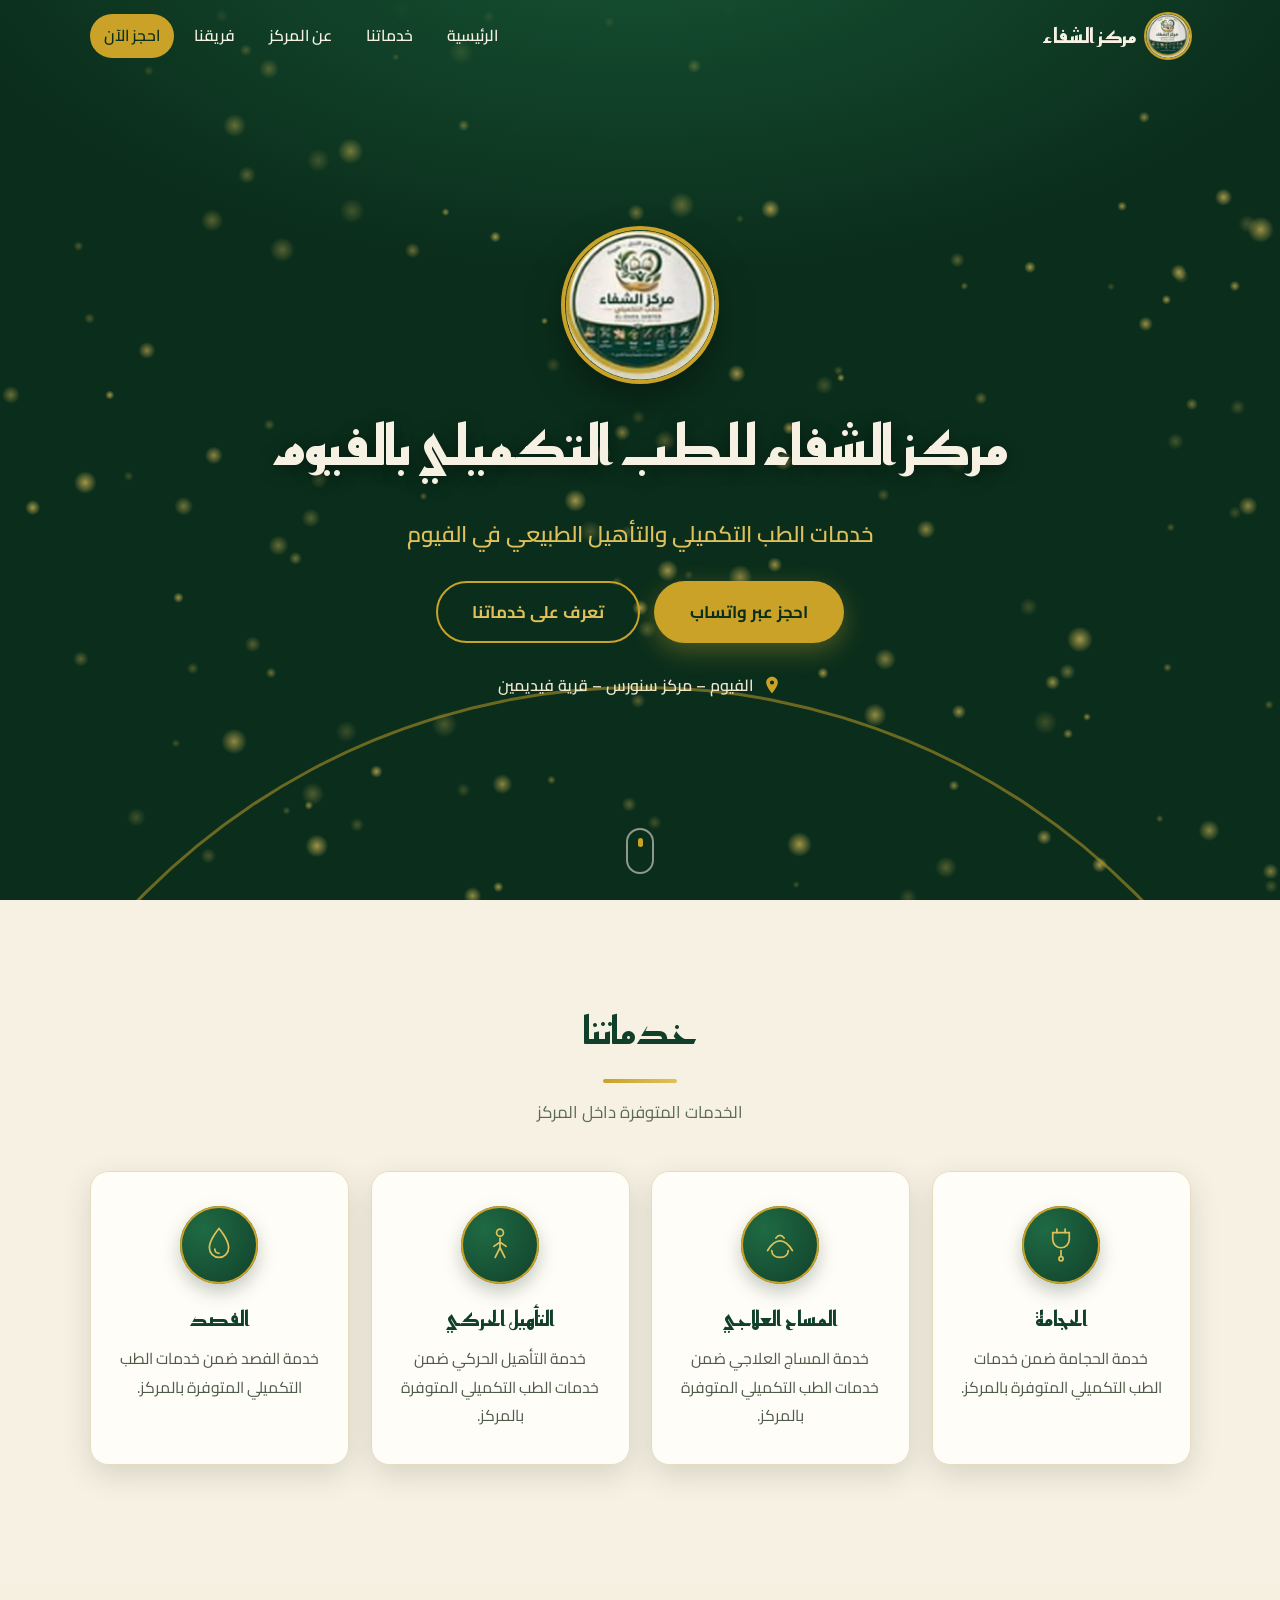
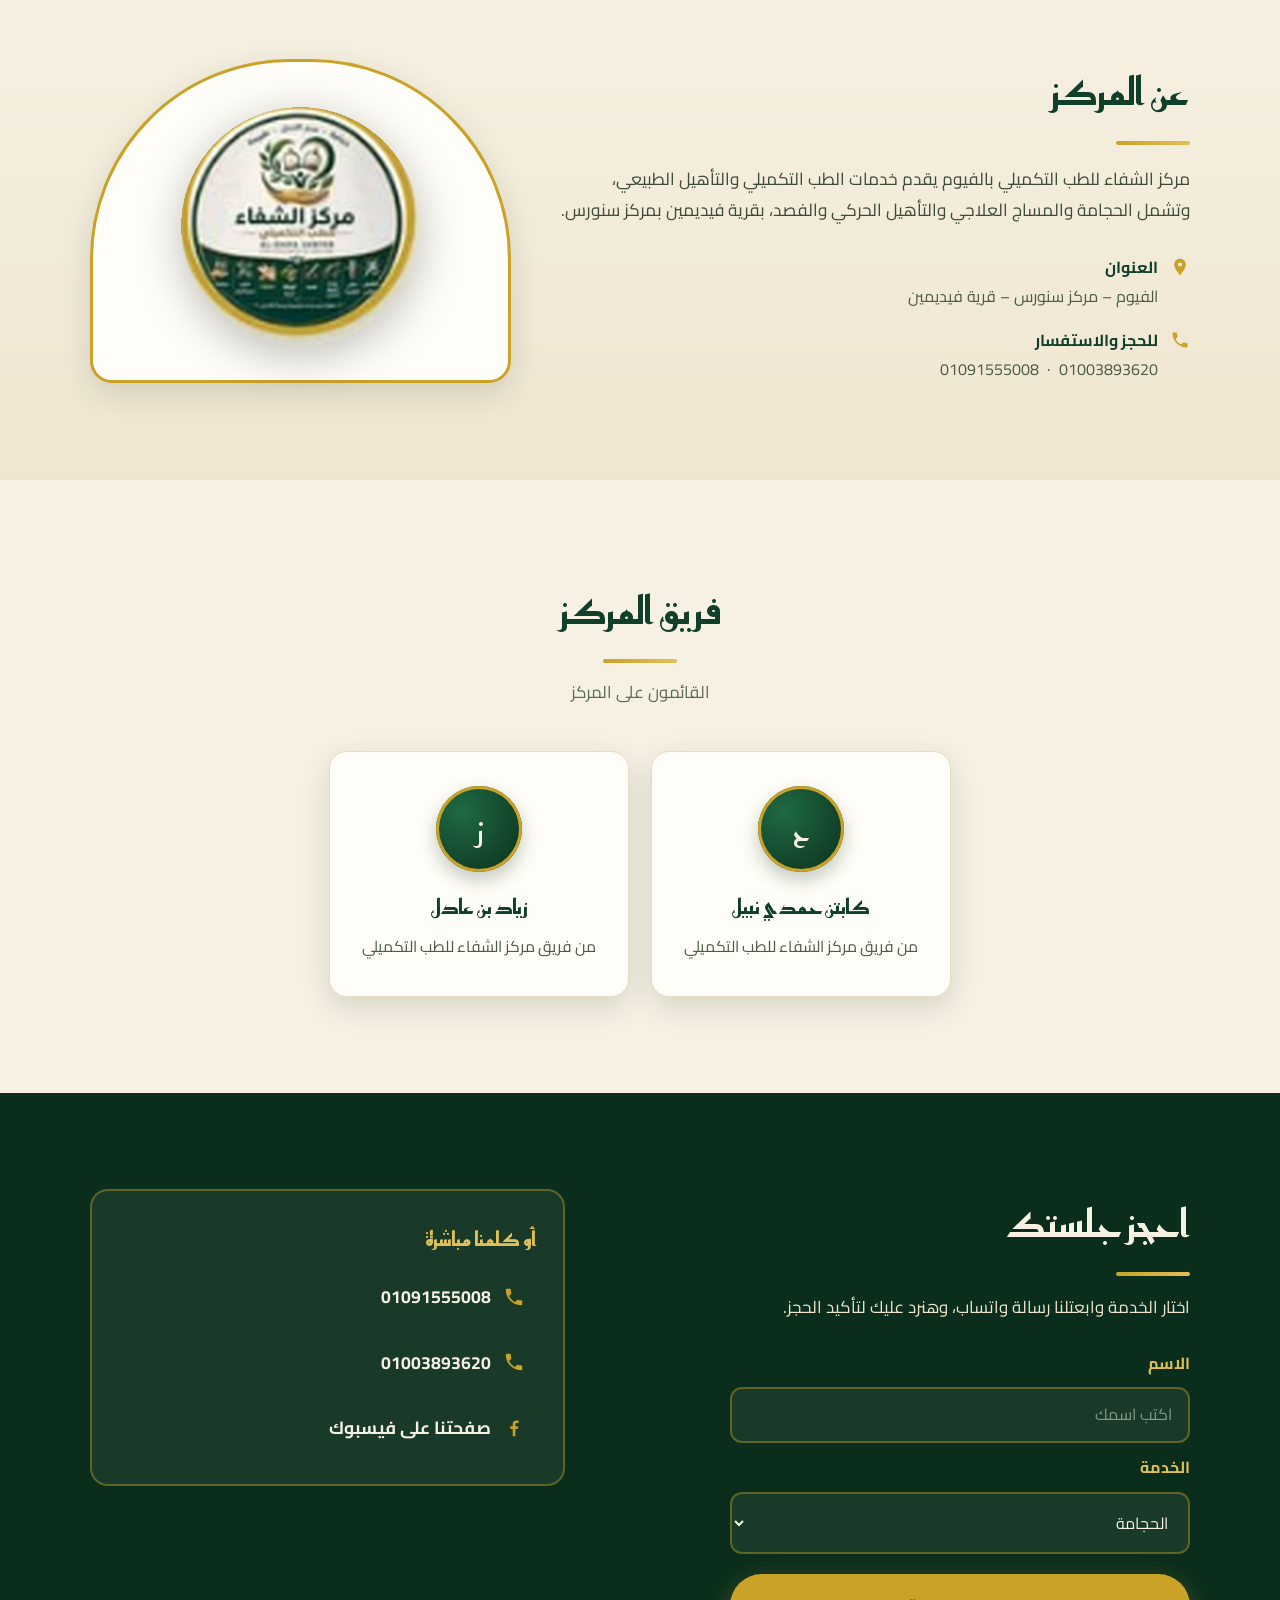
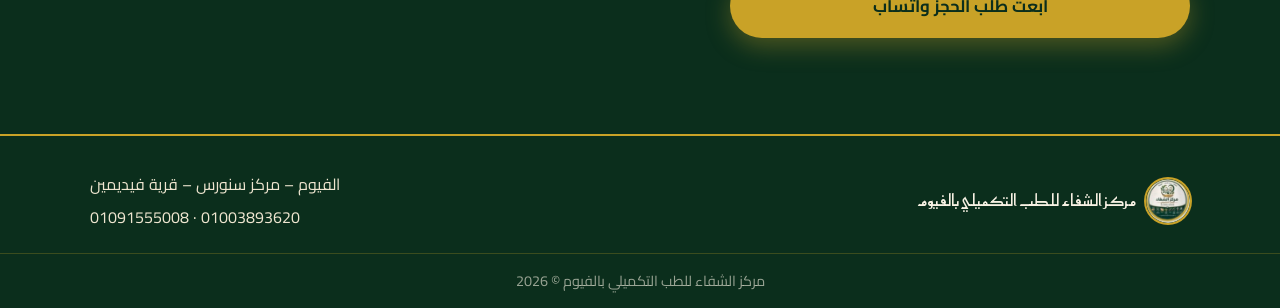
==== index.html @ 1ed09f0c "Al-Shifa Center website: HTML/CSS/JS with C++ WebAssembly hero animation" ====
<!DOCTYPE html>
<html lang="ar" dir="rtl">
<head>
<meta charset="UTF-8">
<meta name="viewport" content="width=device-width, initial-scale=1.0">
<title>مركز الشفاء للطب التكميلي بالفيوم</title>
<meta name="description" content="مركز الشفاء للطب التكميلي بالفيوم - حجامة، مساج علاجي، تأهيل حركي وفصد. قرية فيديمين، مركز سنورس، الفيوم.">
<link rel="icon" type="image/png" href="logo.png">
<link rel="preconnect" href="https://fonts.googleapis.com">
<link rel="preconnect" href="https://fonts.gstatic.com" crossorigin>
<link href="https://fonts.googleapis.com/css2?family=Cairo:wght@300;400;600;700;800&family=Reem+Kufi:wght@400;500;600;700&display=swap" rel="stylesheet">
<link rel="stylesheet" href="styles.css">
</head>
<body>

<header class="site-header" id="siteHeader">
  <div class="container nav-wrap">
    <a class="brand" href="#top">
      <img src="logo.png" alt="شعار مركز الشفاء" class="brand-logo">
      <span class="brand-name">مركز الشفاء</span>
    </a>
    <nav class="main-nav" id="mainNav">
      <a href="#top" class="nav-link">الرئيسية</a>
      <a href="#services" class="nav-link">خدماتنا</a>
      <a href="#about" class="nav-link">عن المركز</a>
      <a href="#team" class="nav-link">فريقنا</a>
      <a href="#booking" class="nav-link nav-cta">احجز الآن</a>
    </nav>
    <button class="nav-toggle" id="navToggle" aria-label="القائمة" aria-expanded="false">
      <span></span><span></span><span></span>
    </button>
  </div>
</header>

<main id="top">

  <section class="hero" id="hero">
    <canvas id="heroCanvas" aria-hidden="true"></canvas>
    <div class="hero-arch" aria-hidden="true"></div>
    <div class="container hero-content">
      <img src="logo.png" alt="شعار مركز الشفاء للطب التكميلي" class="hero-logo reveal">
      <h1 class="hero-title reveal">مركز الشفاء للطب التكميلي بالفيوم</h1>
      <p class="hero-sub reveal">خدمات الطب التكميلي والتأهيل الطبيعي في الفيوم</p>
      <div class="hero-actions reveal">
        <a class="btn btn-gold" href="https://wa.me/201091555008" target="_blank" rel="noopener">احجز عبر واتساب</a>
        <a class="btn btn-ghost" href="#services">تعرف على خدماتنا</a>
      </div>
      <div class="hero-location reveal">
        <svg viewBox="0 0 24 24" class="icon"><path d="M12 2C8.1 2 5 5.1 5 9c0 5.2 7 13 7 13s7-7.8 7-13c0-3.9-3.1-7-7-7zm0 9.5A2.5 2.5 0 1 1 12 6.5a2.5 2.5 0 0 1 0 5z" fill="currentColor"/></svg>
        <span>الفيوم &ndash; مركز سنورس &ndash; قرية فيديمين</span>
      </div>
    </div>
    <a class="scroll-hint" href="#services" aria-label="انزل لتحت"><span></span></a>
  </section>

  <section class="section services" id="services">
    <div class="container">
      <h2 class="section-title reveal">خدماتنا</h2>
      <p class="section-sub reveal">الخدمات المتوفرة داخل المركز</p>
      <div class="cards">
        <article class="card reveal">
          <div class="card-icon">
            <svg viewBox="0 0 64 64"><g fill="none" stroke="currentColor" stroke-width="2.5" stroke-linecap="round"><path d="M20 14h24v10a12 12 0 0 1-24 0z"/><path d="M26 14V9M38 14V9"/><path d="M32 40v8"/><circle cx="32" cy="52" r="3"/></g></svg>
          </div>
          <h3>الحجامة</h3>
          <p>خدمة الحجامة ضمن خدمات الطب التكميلي المتوفرة بالمركز.</p>
        </article>
        <article class="card reveal">
          <div class="card-icon">
            <svg viewBox="0 0 64 64"><g fill="none" stroke="currentColor" stroke-width="2.5" stroke-linecap="round"><path d="M14 40c6-10 12-14 18-14s12 4 18 14"/><path d="M20 40c0 6 5 10 12 10s12-4 12-10"/><path d="M26 22c2-3 4-4 6-4s4 1 6 4"/></g></svg>
          </div>
          <h3>المساج العلاجي</h3>
          <p>خدمة المساج العلاجي ضمن خدمات الطب التكميلي المتوفرة بالمركز.</p>
        </article>
        <article class="card reveal">
          <div class="card-icon">
            <svg viewBox="0 0 64 64"><g fill="none" stroke="currentColor" stroke-width="2.5" stroke-linecap="round"><circle cx="32" cy="14" r="5"/><path d="M32 22v14M32 28l-9 6M32 28l9 6M32 36l-7 14M32 36l7 14"/></g></svg>
          </div>
          <h3>التأهيل الحركي</h3>
          <p>خدمة التأهيل الحركي ضمن خدمات الطب التكميلي المتوفرة بالمركز.</p>
        </article>
        <article class="card reveal">
          <div class="card-icon">
            <svg viewBox="0 0 64 64"><g fill="none" stroke="currentColor" stroke-width="2.5" stroke-linecap="round"><path d="M32 8s14 16 14 28a14 14 0 0 1-28 0C18 24 32 8 32 8z"/><path d="M26 38a6 6 0 0 0 6 6"/></g></svg>
          </div>
          <h3>الفصد</h3>
          <p>خدمة الفصد ضمن خدمات الطب التكميلي المتوفرة بالمركز.</p>
        </article>
      </div>
    </div>
  </section>

  <section class="section about" id="about">
    <div class="container about-grid">
      <div class="about-text reveal">
        <h2 class="section-title">عن المركز</h2>
        <p>مركز الشفاء للطب التكميلي بالفيوم يقدم خدمات الطب التكميلي والتأهيل الطبيعي، وتشمل الحجامة والمساج العلاجي والتأهيل الحركي والفصد، بقرية فيديمين بمركز سنورس.</p>
        <div class="about-facts">
          <div class="fact">
            <svg viewBox="0 0 24 24" class="icon"><path d="M12 2C8.1 2 5 5.1 5 9c0 5.2 7 13 7 13s7-7.8 7-13c0-3.9-3.1-7-7-7zm0 9.5A2.5 2.5 0 1 1 12 6.5a2.5 2.5 0 0 1 0 5z" fill="currentColor"/></svg>
            <div><strong>العنوان</strong><span>الفيوم &ndash; مركز سنورس &ndash; قرية فيديمين</span></div>
          </div>
          <div class="fact">
            <svg viewBox="0 0 24 24" class="icon"><path d="M6.6 10.8c1.4 2.8 3.8 5.1 6.6 6.6l2.2-2.2c.3-.3.7-.4 1-.2 1.1.4 2.3.6 3.6.6.6 0 1 .4 1 1V20c0 .6-.4 1-1 1C10.6 21 3 13.4 3 4c0-.6.4-1 1-1h3.5c.6 0 1 .4 1 1 0 1.2.2 2.4.6 3.6.1.3 0 .7-.2 1z" fill="currentColor"/></svg>
            <div><strong>للحجز والاستفسار</strong><span class="ltr">01091555008 &nbsp;&middot;&nbsp; 01003893620</span></div>
          </div>
        </div>
      </div>
      <div class="about-visual reveal">
        <div class="arch-frame">
          <img src="logo.png" alt="شعار مركز الشفاء">
        </div>
      </div>
    </div>
  </section>

  <section class="section team" id="team">
    <div class="container">
      <h2 class="section-title reveal">فريق المركز</h2>
      <p class="section-sub reveal">القائمون على المركز</p>
      <div class="cards team-cards">
        <article class="card team-card reveal">
          <div class="avatar">ح</div>
          <h3>كابتن حمدي نبيل</h3>
          <p>من فريق مركز الشفاء للطب التكميلي</p>
        </article>
        <article class="card team-card reveal">
          <div class="avatar">ز</div>
          <h3>زياد بن عادل</h3>
          <p>من فريق مركز الشفاء للطب التكميلي</p>
        </article>
      </div>
    </div>
  </section>

  <section class="section booking" id="booking">
    <div class="container booking-grid">
      <div class="reveal">
        <h2 class="section-title">احجز جلستك</h2>
        <p class="booking-lead">اختار الخدمة وابعتلنا رسالة واتساب، وهنرد عليك لتأكيد الحجز.</p>
        <form id="bookingForm" class="booking-form">
          <label for="nameInput">الاسم</label>
          <input type="text" id="nameInput" name="name" placeholder="اكتب اسمك" autocomplete="name">
          <label for="serviceSelect">الخدمة</label>
          <select id="serviceSelect" name="service">
            <option value="الحجامة">الحجامة</option>
            <option value="المساج العلاجي">المساج العلاجي</option>
            <option value="التأهيل الحركي">التأهيل الحركي</option>
            <option value="الفصد">الفصد</option>
          </select>
          <button type="submit" class="btn btn-gold btn-block">ابعت طلب الحجز واتساب</button>
        </form>
      </div>
      <div class="booking-contact reveal">
        <div class="contact-card">
          <h3>أو كلمنا مباشرة</h3>
          <a class="contact-row" href="tel:+201091555008">
            <svg viewBox="0 0 24 24" class="icon"><path d="M6.6 10.8c1.4 2.8 3.8 5.1 6.6 6.6l2.2-2.2c.3-.3.7-.4 1-.2 1.1.4 2.3.6 3.6.6.6 0 1 .4 1 1V20c0 .6-.4 1-1 1C10.6 21 3 13.4 3 4c0-.6.4-1 1-1h3.5c.6 0 1 .4 1 1 0 1.2.2 2.4.6 3.6.1.3 0 .7-.2 1z" fill="currentColor"/></svg>
            <span class="ltr">01091555008</span>
          </a>
          <a class="contact-row" href="tel:+201003893620">
            <svg viewBox="0 0 24 24" class="icon"><path d="M6.6 10.8c1.4 2.8 3.8 5.1 6.6 6.6l2.2-2.2c.3-.3.7-.4 1-.2 1.1.4 2.3.6 3.6.6.6 0 1 .4 1 1V20c0 .6-.4 1-1 1C10.6 21 3 13.4 3 4c0-.6.4-1 1-1h3.5c.6 0 1 .4 1 1 0 1.2.2 2.4.6 3.6.1.3 0 .7-.2 1z" fill="currentColor"/></svg>
            <span class="ltr">01003893620</span>
          </a>
          <a class="contact-row" href="https://www.facebook.com/profile.php?id=61572896797642" target="_blank" rel="noopener">
            <svg viewBox="0 0 24 24" class="icon"><path d="M13.5 21v-8h2.7l.4-3h-3.1V8.1c0-.9.3-1.5 1.6-1.5H17V3.9c-.3 0-1.3-.1-2.4-.1-2.4 0-4 1.4-4 4V10H8v3h2.6v8z" fill="currentColor"/></svg>
            <span>صفحتنا على فيسبوك</span>
          </a>
        </div>
      </div>
    </div>
  </section>

</main>

<footer class="site-footer">
  <div class="container footer-grid">
    <div class="footer-brand">
      <img src="logo.png" alt="شعار مركز الشفاء" class="brand-logo">
      <span>مركز الشفاء للطب التكميلي بالفيوم</span>
    </div>
    <div class="footer-info">
      <span>الفيوم &ndash; مركز سنورس &ndash; قرية فيديمين</span>
      <span class="ltr">01091555008 &middot; 01003893620</span>
    </div>
  </div>
  <div class="footer-copy">مركز الشفاء للطب التكميلي بالفيوم &copy; <span id="year"></span></div>
</footer>

<button class="back-top" id="backTop" aria-label="ارجع لفوق">
  <svg viewBox="0 0 24 24"><path d="M12 5l-7 7 1.4 1.4L11 8.8V19h2V8.8l4.6 4.6L19 12z" fill="currentColor"/></svg>
</button>

<script src="particles.js"></script>
<script src="app.js"></script>
</body>
</html>
---- styles.css ----
/* مركز الشفاء للطب التكميلي بالفيوم - brand: cream / dark green / gold */
:root{
  --green-900:#0b2e1c;
  --green-800:#11402a;
  --green-700:#175434;
  --green-600:#1f6a43;
  --cream:#f7f1e3;
  --cream-2:#efe6d0;
  --gold:#c9a227;
  --gold-2:#e0c05a;
  --ink:#22301f;
  --radius:18px;
  --shadow:0 10px 30px rgba(11,46,28,.14);
  --font-body:'Cairo',system-ui,sans-serif;
  --font-head:'Reem Kufi','Cairo',sans-serif;
}
*{margin:0;padding:0;box-sizing:border-box}
html{scroll-behavior:smooth}
body{
  font-family:var(--font-body);
  color:var(--ink);
  background:var(--cream);
  line-height:1.8;
  overflow-x:hidden;
}
.container{width:min(1100px,92%);margin-inline:auto}
.ltr{direction:ltr;unicode-bidi:embed;display:inline-block}
.icon{width:1.25em;height:1.25em;flex:none}

/* ---------- header ---------- */
.site-header{
  position:fixed;inset-inline:0;top:0;z-index:50;
  padding:14px 0;
  transition:background .35s,box-shadow .35s,padding .35s;
}
.site-header.scrolled{
  background:rgba(11,46,28,.96);
  box-shadow:0 4px 20px rgba(0,0,0,.25);
  padding:8px 0;
}
.nav-wrap{display:flex;align-items:center;justify-content:space-between;gap:16px}
.brand{display:flex;align-items:center;gap:10px;text-decoration:none;color:var(--cream)}
.brand-logo{width:44px;height:44px;border-radius:50%;box-shadow:0 0 0 2px var(--gold)}
.brand-name{font-family:var(--font-head);font-weight:600;font-size:1.25rem;color:var(--cream)}
.main-nav{display:flex;align-items:center;gap:6px}
.nav-link{
  color:var(--cream);text-decoration:none;font-weight:600;font-size:.98rem;
  padding:8px 14px;border-radius:999px;transition:background .25s,color .25s;
}
.nav-link:hover{background:rgba(201,162,39,.18);color:var(--gold-2)}
.nav-cta{background:var(--gold);color:var(--green-900)}
.nav-cta:hover{background:var(--gold-2);color:var(--green-900)}
.nav-toggle{
  display:none;background:none;border:0;cursor:pointer;padding:8px;
  flex-direction:column;gap:5px;
}
.nav-toggle span{width:26px;height:3px;border-radius:2px;background:var(--gold);transition:.3s;display:block}
.nav-toggle.open span:nth-child(1){transform:translateY(8px) rotate(45deg)}
.nav-toggle.open span:nth-child(2){opacity:0}
.nav-toggle.open span:nth-child(3){transform:translateY(-8px) rotate(-45deg)}

/* ---------- hero ---------- */
.hero{
  position:relative;min-height:100svh;
  display:flex;align-items:center;justify-content:center;text-align:center;
  background:
    radial-gradient(1200px 600px at 50% -10%,var(--green-700) 0%,var(--green-900) 60%);
  color:var(--cream);
  overflow:hidden;
}
#heroCanvas{position:absolute;inset:0;width:100%;height:100%;pointer-events:none}
.hero-arch{
  position:absolute;left:50%;bottom:-38vw;transform:translateX(-50%);
  width:120vw;height:60vw;max-width:1400px;max-height:700px;
  border:3px solid rgba(201,162,39,.5);border-bottom:0;
  border-radius:50% 50% 0 0 / 100% 100% 0 0;
  pointer-events:none;
}
.hero-content{position:relative;z-index:2;padding:110px 0 80px;display:flex;flex-direction:column;align-items:center;gap:18px}
.hero-logo{
  width:150px;height:150px;border-radius:50%;
  box-shadow:0 0 0 4px var(--gold),0 18px 40px rgba(0,0,0,.4);
  animation:float 5s ease-in-out infinite;
}
@keyframes float{0%,100%{transform:translateY(0)}50%{transform:translateY(-12px)}}
.hero-title{
  font-family:var(--font-head);font-weight:700;
  font-size:clamp(1.8rem,5.2vw,3.4rem);
  color:var(--cream);
  text-shadow:0 3px 18px rgba(0,0,0,.45);
}
.hero-sub{font-size:clamp(1.05rem,2.6vw,1.4rem);color:var(--gold-2);font-weight:600}
.hero-actions{display:flex;gap:14px;flex-wrap:wrap;justify-content:center;margin-top:8px}
.btn{
  display:inline-block;text-decoration:none;font-weight:700;font-size:1.05rem;
  padding:14px 34px;border-radius:999px;border:2px solid transparent;cursor:pointer;
  transition:transform .2s,box-shadow .2s,background .25s,color .25s;
  font-family:var(--font-body);
}
.btn:active{transform:scale(.97)}
.btn-gold{background:var(--gold);color:var(--green-900);box-shadow:0 8px 24px rgba(201,162,39,.35)}
.btn-gold:hover{background:var(--gold-2);transform:translateY(-2px)}
.btn-ghost{border-color:var(--gold);color:var(--gold-2)}
.btn-ghost:hover{background:rgba(201,162,39,.15)}
.btn-block{width:100%}
.hero-location{display:flex;align-items:center;gap:8px;color:var(--cream-2);font-weight:600;margin-top:10px}
.hero-location .icon{color:var(--gold)}
.scroll-hint{
  position:absolute;bottom:26px;left:50%;transform:translateX(-50%);
  width:28px;height:46px;border:2px solid rgba(247,241,227,.55);border-radius:16px;z-index:2;
}
.scroll-hint span{
  position:absolute;top:8px;left:50%;width:5px;height:9px;margin-left:-2.5px;
  border-radius:3px;background:var(--gold);animation:wheel 1.6s ease-in-out infinite;
}
@keyframes wheel{0%{transform:translateY(0);opacity:1}70%{transform:translateY(16px);opacity:0}100%{opacity:0}}

/* ---------- sections ---------- */
.section{padding:96px 0}
.section-title{
  font-family:var(--font-head);font-weight:700;text-align:center;
  font-size:clamp(1.6rem,4vw,2.4rem);color:var(--green-800);
}
.section-title::after{
  content:"";display:block;width:74px;height:4px;margin:14px auto 0;
  border-radius:2px;background:linear-gradient(90deg,var(--gold),var(--gold-2));
}
.section-sub{text-align:center;color:#5a6b55;margin:14px 0 44px;font-size:1.05rem}
.about .section-title,.booking .section-title{text-align:right}
.about .section-title::after,.booking .section-title::after{margin-inline:0}

/* ---------- cards ---------- */
.cards{display:grid;grid-template-columns:repeat(auto-fit,minmax(230px,1fr));gap:22px}
.card{
  background:#fffdf7;border:1px solid #e7dcc2;border-radius:var(--radius);
  padding:34px 24px;text-align:center;box-shadow:var(--shadow);
  transition:transform .3s,box-shadow .3s,border-color .3s;
  transform-style:preserve-3d;will-change:transform;
}
.card:hover{transform:translateY(-8px);border-color:var(--gold);box-shadow:0 18px 40px rgba(11,46,28,.2)}
.card h3{font-family:var(--font-head);color:var(--green-800);font-size:1.3rem;margin:16px 0 8px}
.card p{color:#4d5a48;font-size:.98rem}
.card-icon{
  width:78px;height:78px;margin-inline:auto;border-radius:50%;
  display:flex;align-items:center;justify-content:center;
  background:radial-gradient(circle at 30% 30%,var(--green-600),var(--green-800));
  color:var(--gold-2);
  box-shadow:inset 0 0 0 2px var(--gold),0 8px 18px rgba(11,46,28,.25);
}
.card-icon svg{width:44px;height:44px}

/* ---------- about ---------- */
.about{background:linear-gradient(180deg,var(--cream) 0%,var(--cream-2) 100%)}
.about-grid{display:grid;grid-template-columns:1.2fr .8fr;gap:48px;align-items:center}
.about-text p{font-size:1.08rem;color:#3c4a38;margin-top:18px}
.about-facts{margin-top:28px;display:grid;gap:16px}
.fact{display:flex;gap:12px;align-items:flex-start}
.fact .icon{color:var(--gold);margin-top:4px}
.fact strong{display:block;color:var(--green-800)}
.fact span{color:#4d5a48}
.arch-frame{
  position:relative;border-radius:200px 200px 22px 22px;
  border:3px solid var(--gold);background:#fffdf7;
  padding:44px 28px 34px;display:flex;justify-content:center;
  box-shadow:var(--shadow);
}
.arch-frame img{width:min(240px,70%);filter:drop-shadow(0 10px 22px rgba(0,0,0,.25))}

/* ---------- team ---------- */
.team-cards{grid-template-columns:repeat(auto-fit,minmax(240px,300px));justify-content:center}
.avatar{
  width:86px;height:86px;margin-inline:auto;border-radius:50%;
  display:flex;align-items:center;justify-content:center;
  font-family:var(--font-head);font-size:2.1rem;color:var(--cream);
  background:radial-gradient(circle at 30% 30%,var(--green-600),var(--green-900));
  box-shadow:inset 0 0 0 3px var(--gold),0 8px 18px rgba(11,46,28,.25);
}

/* ---------- booking ---------- */
.booking{background:var(--green-900);color:var(--cream)}
.booking .section-title{color:var(--cream)}
.booking-grid{display:grid;grid-template-columns:1.1fr .9fr;gap:44px;align-items:start}
.booking-lead{color:var(--cream-2);margin:16px 0 26px;font-size:1.06rem}
.booking-form{display:grid;gap:10px;max-width:460px}
.booking-form label{font-weight:700;color:var(--gold-2)}
.booking-form input,.booking-form select{
  font-family:var(--font-body);font-size:1rem;padding:13px 16px;line-height:1.6;
  border-radius:12px;border:2px solid rgba(201,162,39,.4);
  background:rgba(247,241,227,.06);color:var(--cream);outline:none;
  transition:border-color .25s,background .25s;
}
.booking-form input::placeholder{color:rgba(247,241,227,.5)}
.booking-form select option{color:var(--ink)}
.booking-form input:focus,.booking-form select:focus{border-color:var(--gold);background:rgba(247,241,227,.12)}
.booking-form .btn{margin-top:10px}
.contact-card{
  background:rgba(247,241,227,.06);border:2px solid rgba(201,162,39,.4);
  border-radius:var(--radius);padding:30px 26px;display:grid;gap:14px;
}
.contact-card h3{font-family:var(--font-head);color:var(--gold-2);font-size:1.25rem}
.contact-row{
  display:flex;align-items:center;gap:12px;color:var(--cream);text-decoration:none;
  font-weight:700;font-size:1.1rem;padding:10px 12px;border-radius:12px;
  transition:background .25s,color .25s;
}
.contact-row:hover{background:rgba(201,162,39,.16);color:var(--gold-2)}
.contact-row .icon{color:var(--gold)}

/* ---------- footer ---------- */
.site-footer{background:var(--green-900);border-top:2px solid var(--gold);color:var(--cream-2);padding:34px 0 0}
.footer-grid{display:flex;flex-wrap:wrap;gap:18px;justify-content:space-between;align-items:center;padding-bottom:22px}
.footer-brand{display:flex;align-items:center;gap:10px;font-family:var(--font-head);color:var(--cream)}
.footer-info{display:grid;gap:4px;text-align:left}
.footer-copy{
  text-align:center;font-size:.9rem;color:rgba(247,241,227,.6);
  border-top:1px solid rgba(201,162,39,.25);padding:14px 0;
}

/* ---------- back to top ---------- */
.back-top{
  position:fixed;bottom:22px;inset-inline-start:22px;z-index:40;
  width:48px;height:48px;border-radius:50%;border:0;cursor:pointer;
  background:var(--gold);color:var(--green-900);
  box-shadow:0 8px 20px rgba(0,0,0,.3);
  opacity:0;pointer-events:none;transform:translateY(14px);
  transition:opacity .3s,transform .3s;
}
.back-top svg{width:24px;height:24px}
.back-top.show{opacity:1;pointer-events:auto;transform:none}

/* ---------- reveal animation ---------- */
.reveal{opacity:0;transform:translateY(28px);transition:opacity .7s ease,transform .7s ease}
.reveal.visible{opacity:1;transform:none}

/* ---------- responsive ---------- */
@media (max-width:860px){
  .about-grid,.booking-grid{grid-template-columns:1fr;gap:34px}
  .about .section-title,.booking .section-title{text-align:center}
  .about .section-title::after,.booking .section-title::after{margin-inline:auto}
  .booking-form{max-width:none}
}
@media (max-width:760px){
  .nav-toggle{display:flex}
  .main-nav{
    position:fixed;inset:0;background:rgba(11,46,28,.98);
    flex-direction:column;justify-content:center;gap:18px;
    opacity:0;pointer-events:none;transition:opacity .3s;
  }
  .main-nav.open{opacity:1;pointer-events:auto}
  .main-nav .nav-link{font-size:1.3rem}
  .section{padding:70px 0}
  .hero-logo{width:120px;height:120px}
}
@media (prefers-reduced-motion:reduce){
  *,*::before,*::after{animation-duration:.001s!important;transition-duration:.001s!important}
  html{scroll-behavior:auto}
}
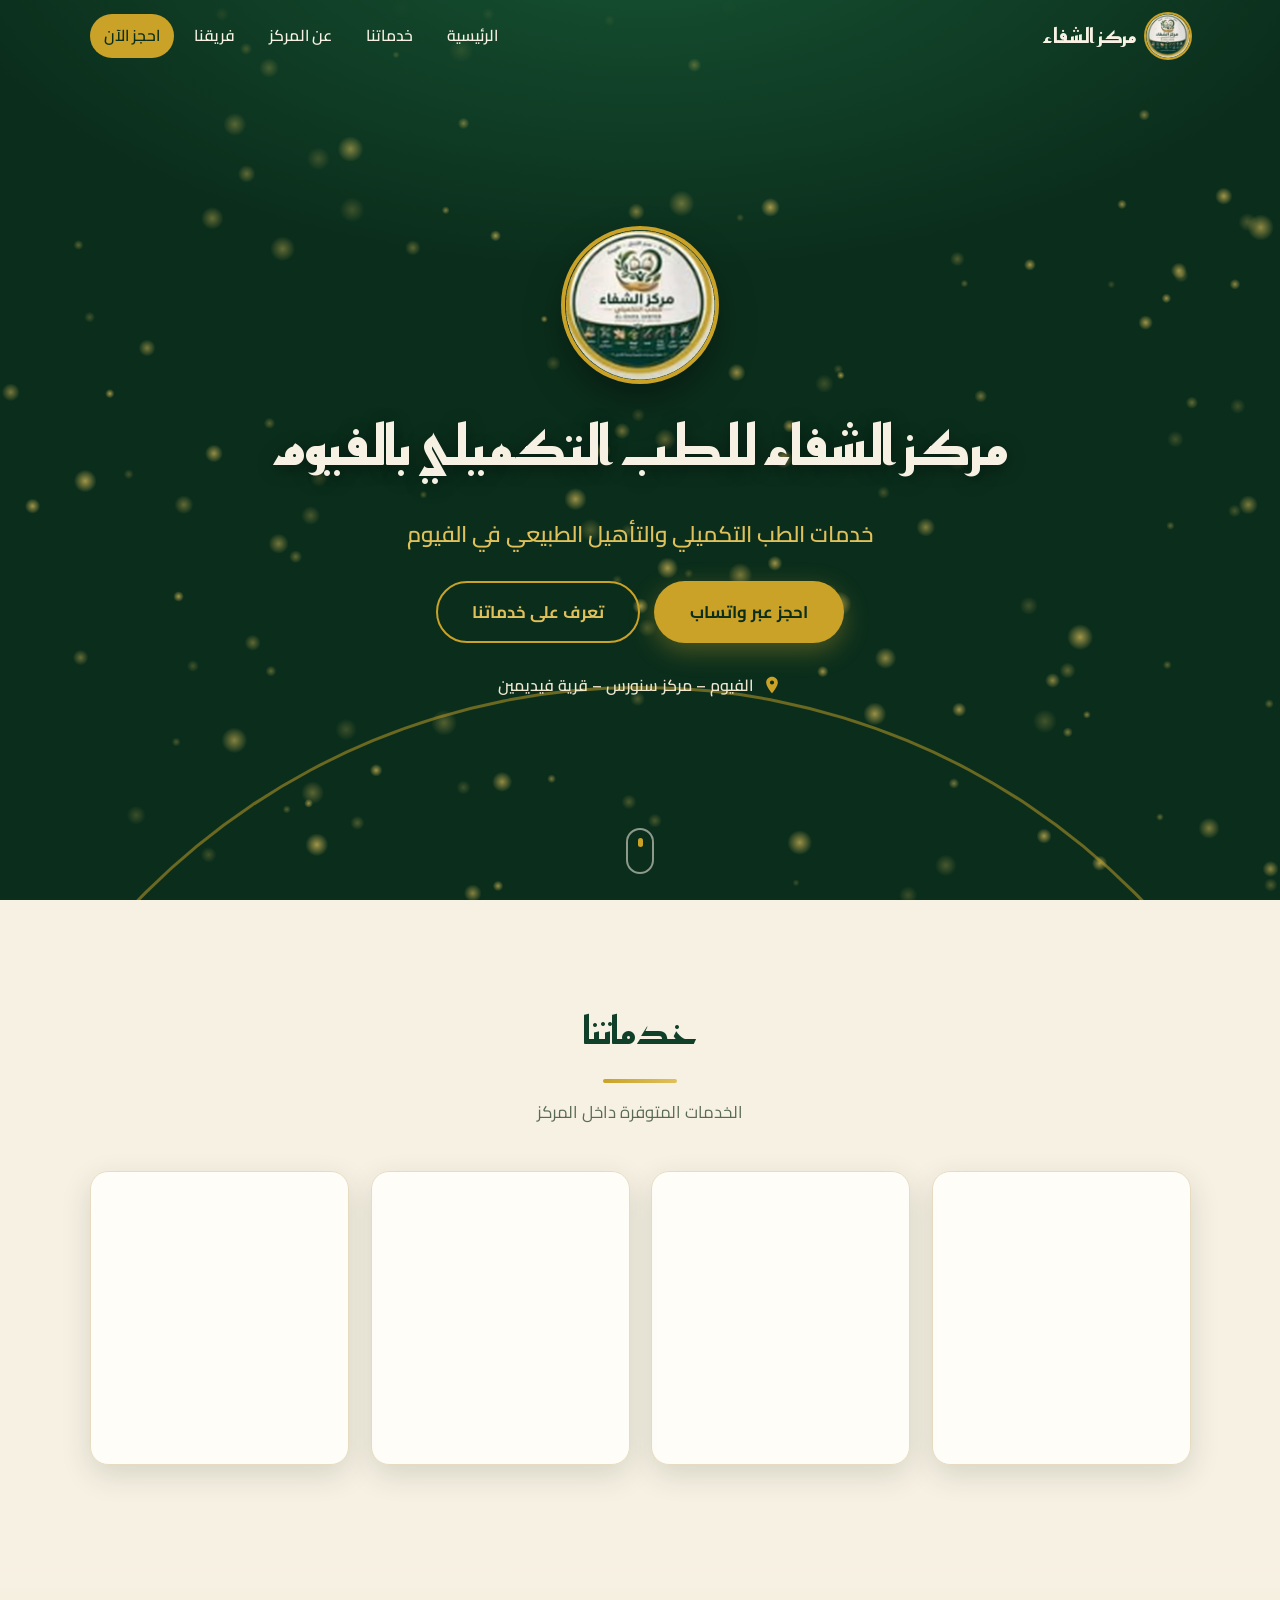
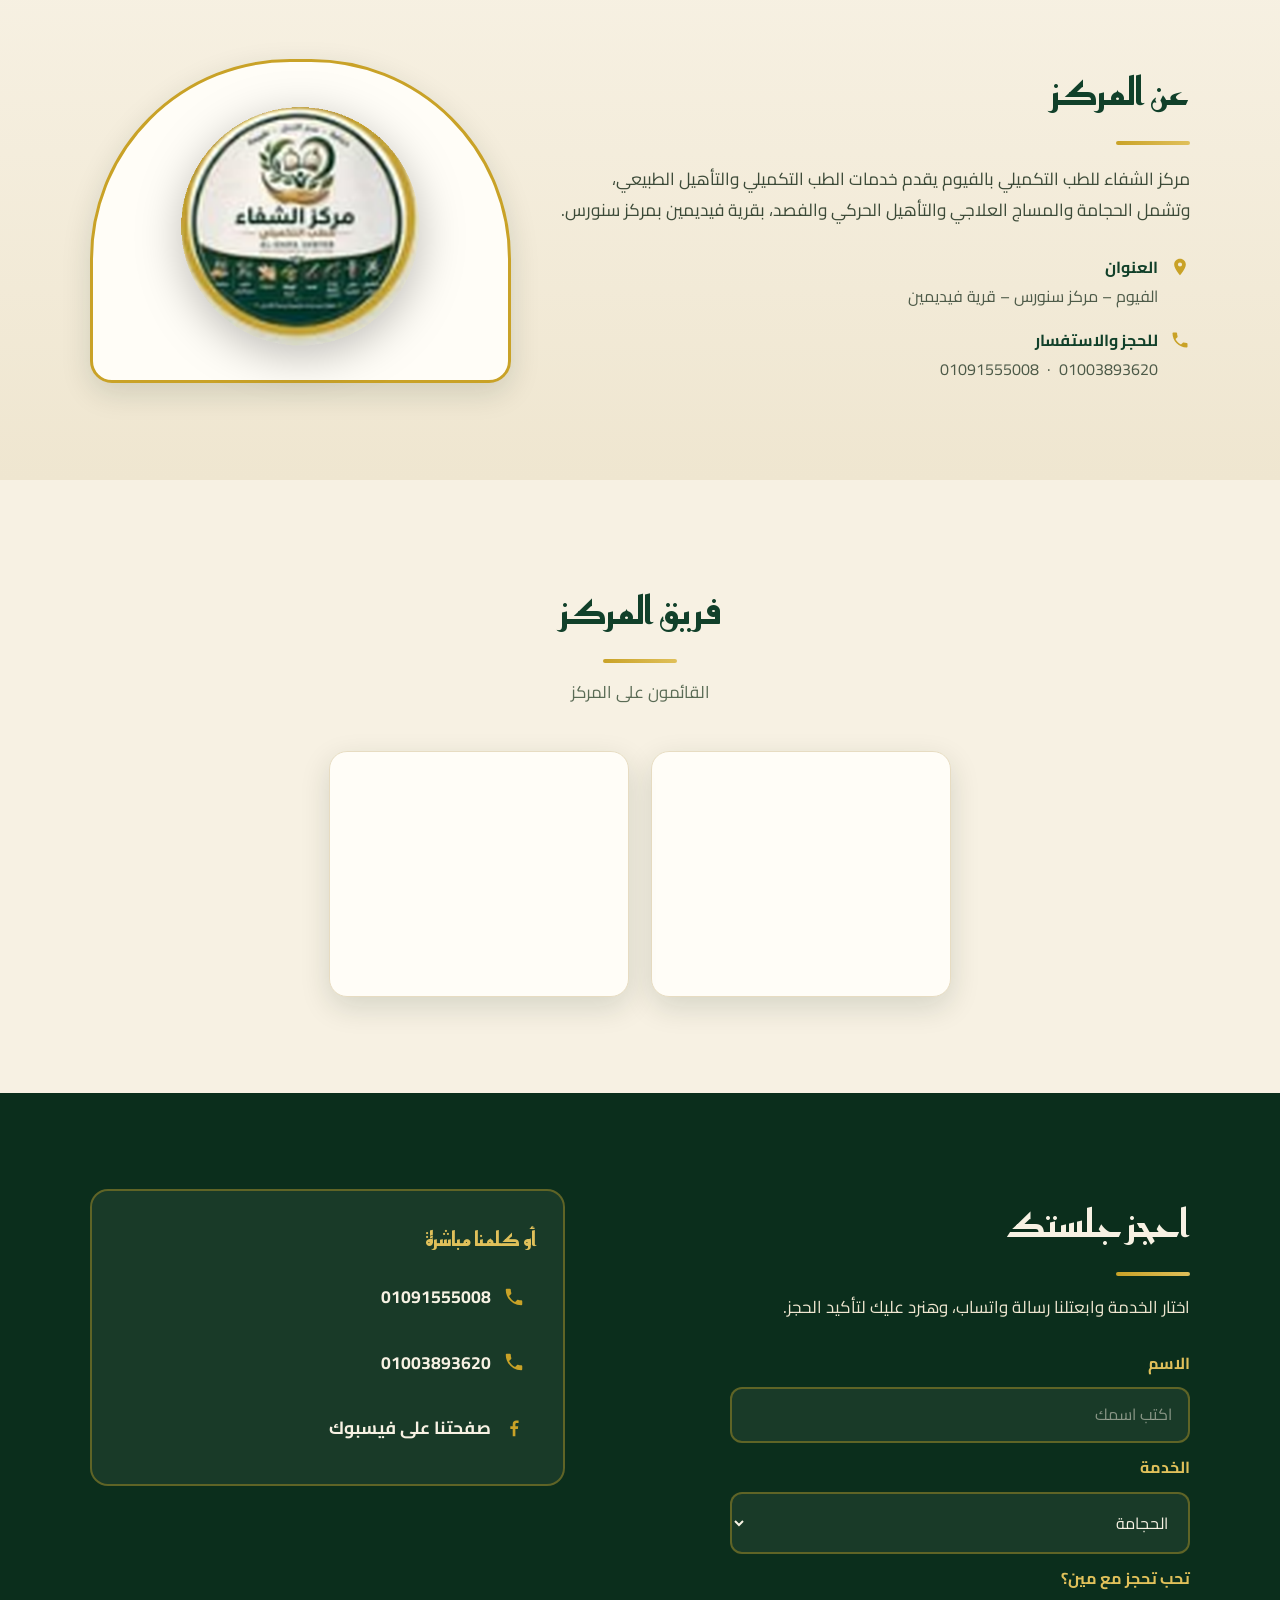
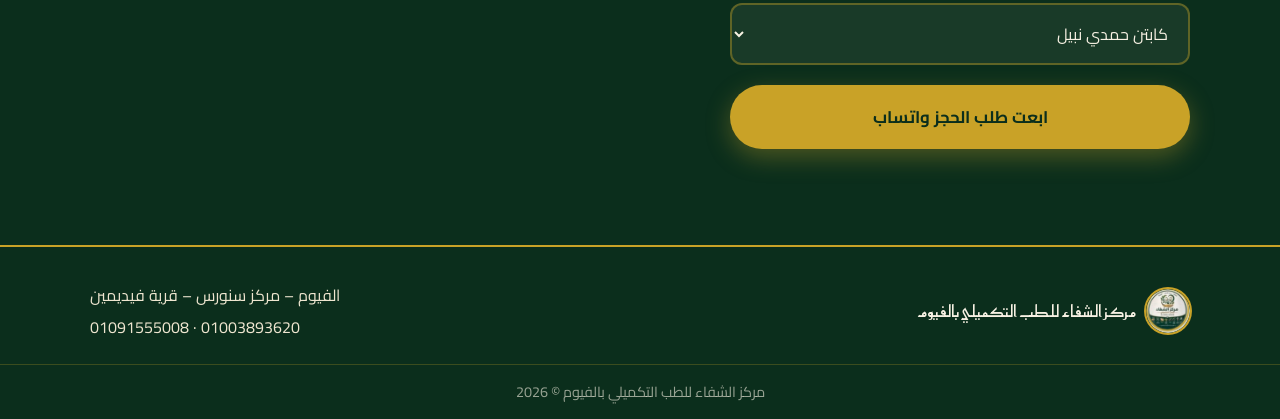
==== commit a7c3a05d: "Booking: add choice of practitioner (Hamdy or Ziad)" ====
--- a/index.html
+++ b/index.html
@@ -148,6 +148,11 @@
             <option value="التأهيل الحركي">التأهيل الحركي</option>
             <option value="الفصد">الفصد</option>
           </select>
+          <label for="personSelect">تحب تحجز مع مين؟</label>
+          <select id="personSelect" name="person">
+            <option value="كابتن حمدي نبيل">كابتن حمدي نبيل</option>
+            <option value="زياد بن عادل">زياد بن عادل</option>
+          </select>
           <button type="submit" class="btn btn-gold btn-block">ابعت طلب الحجز واتساب</button>
         </form>
       </div>
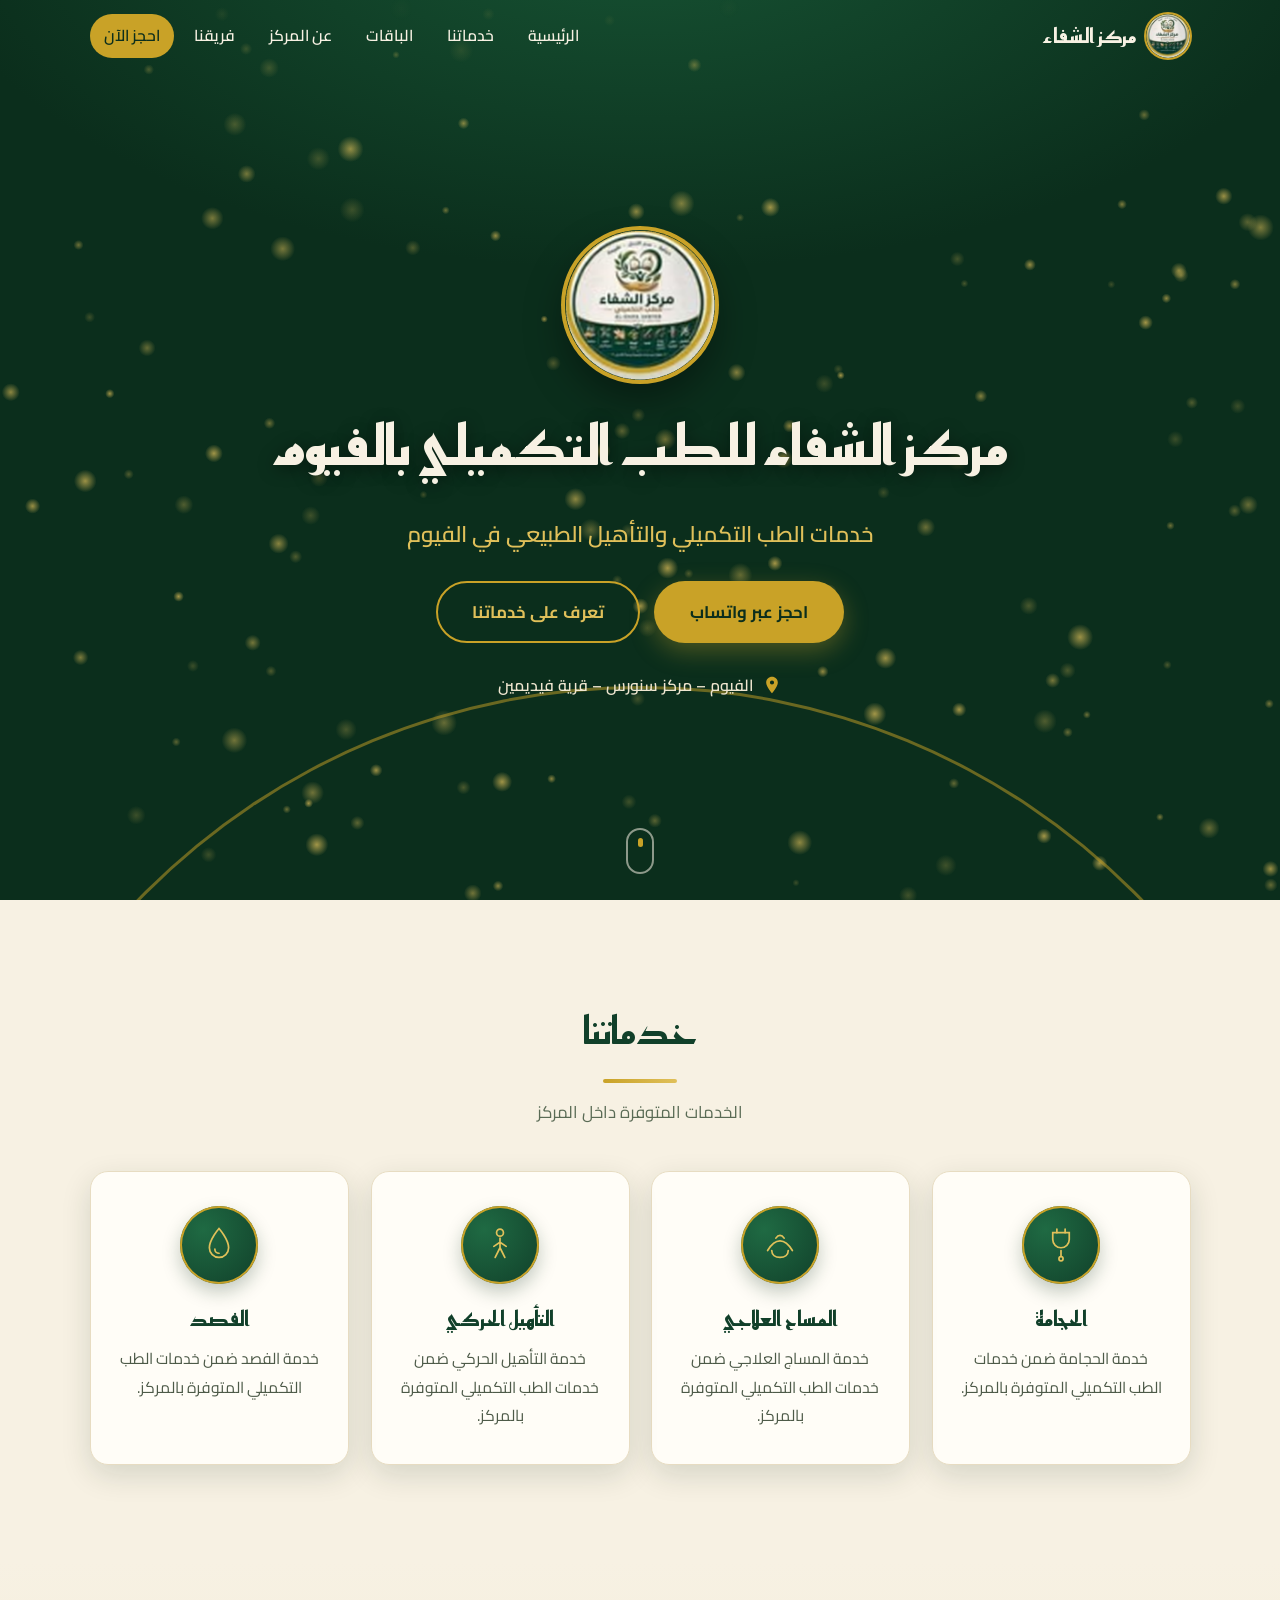
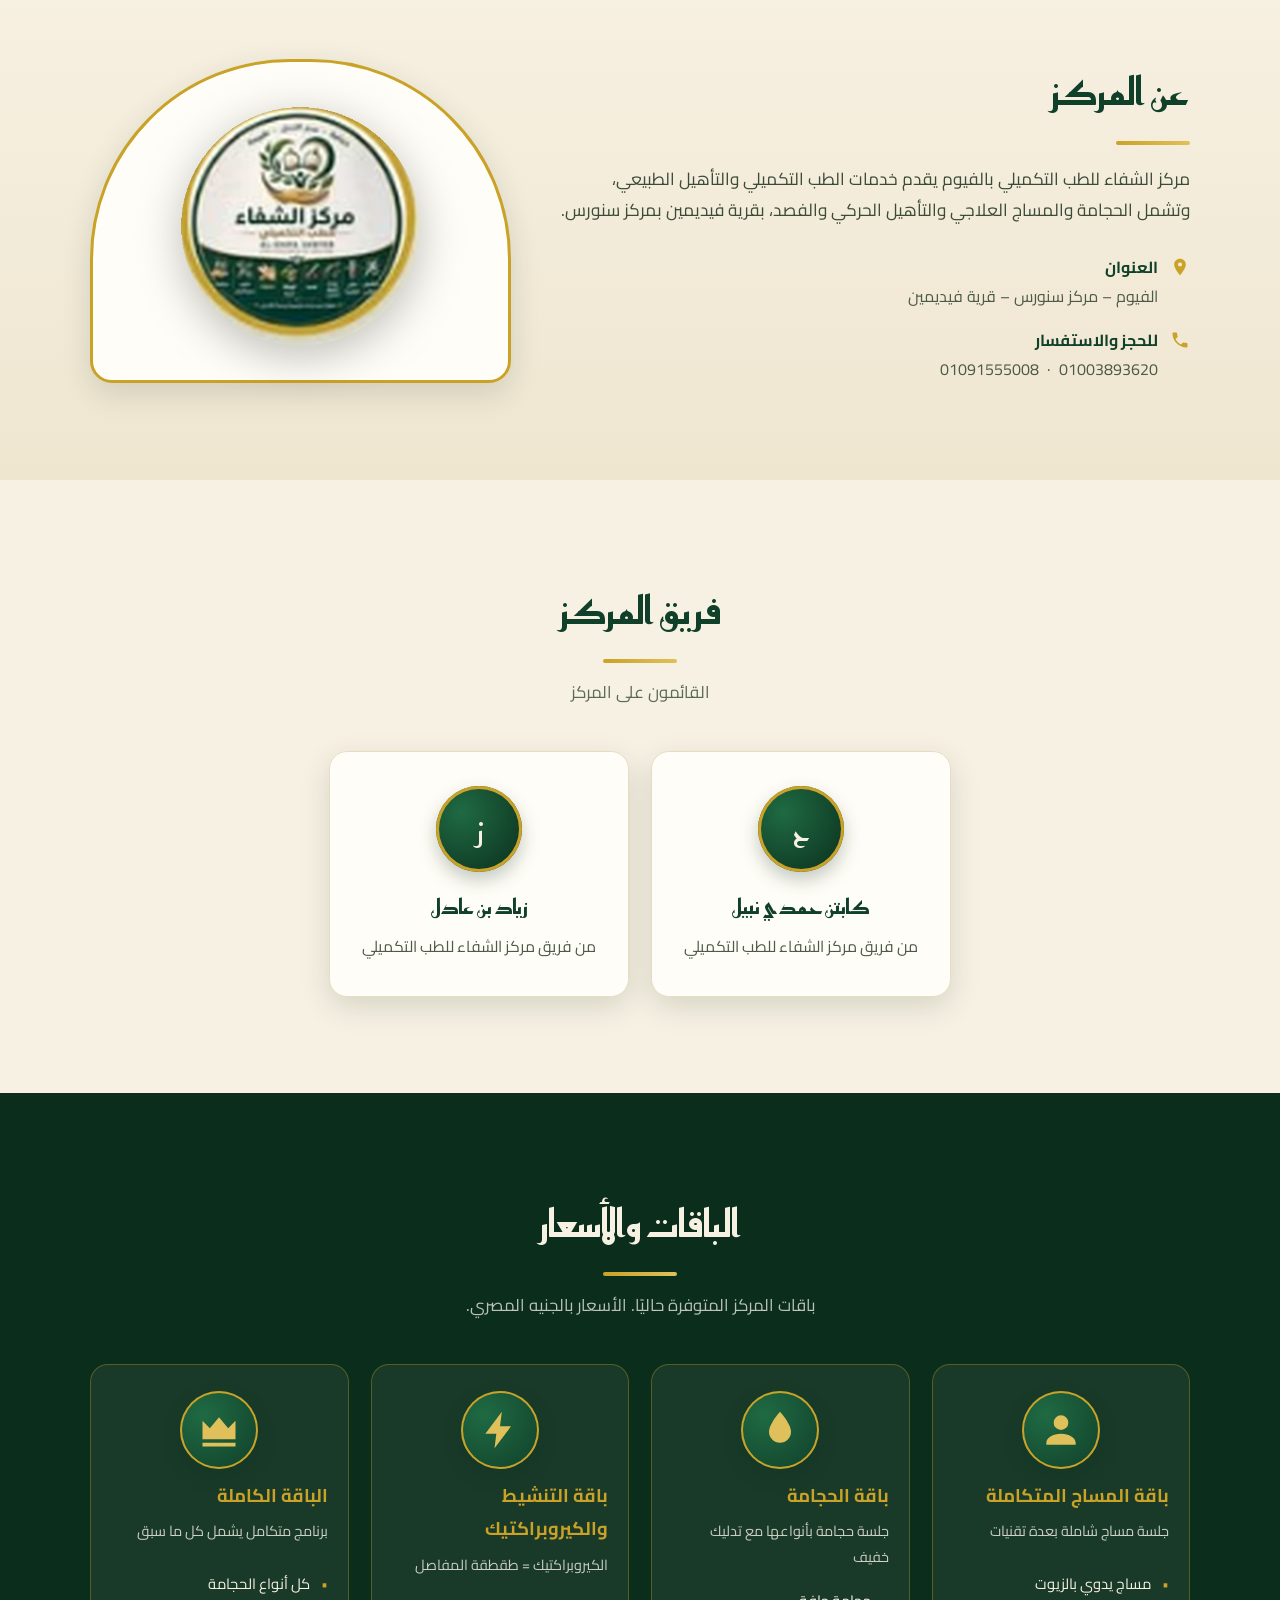
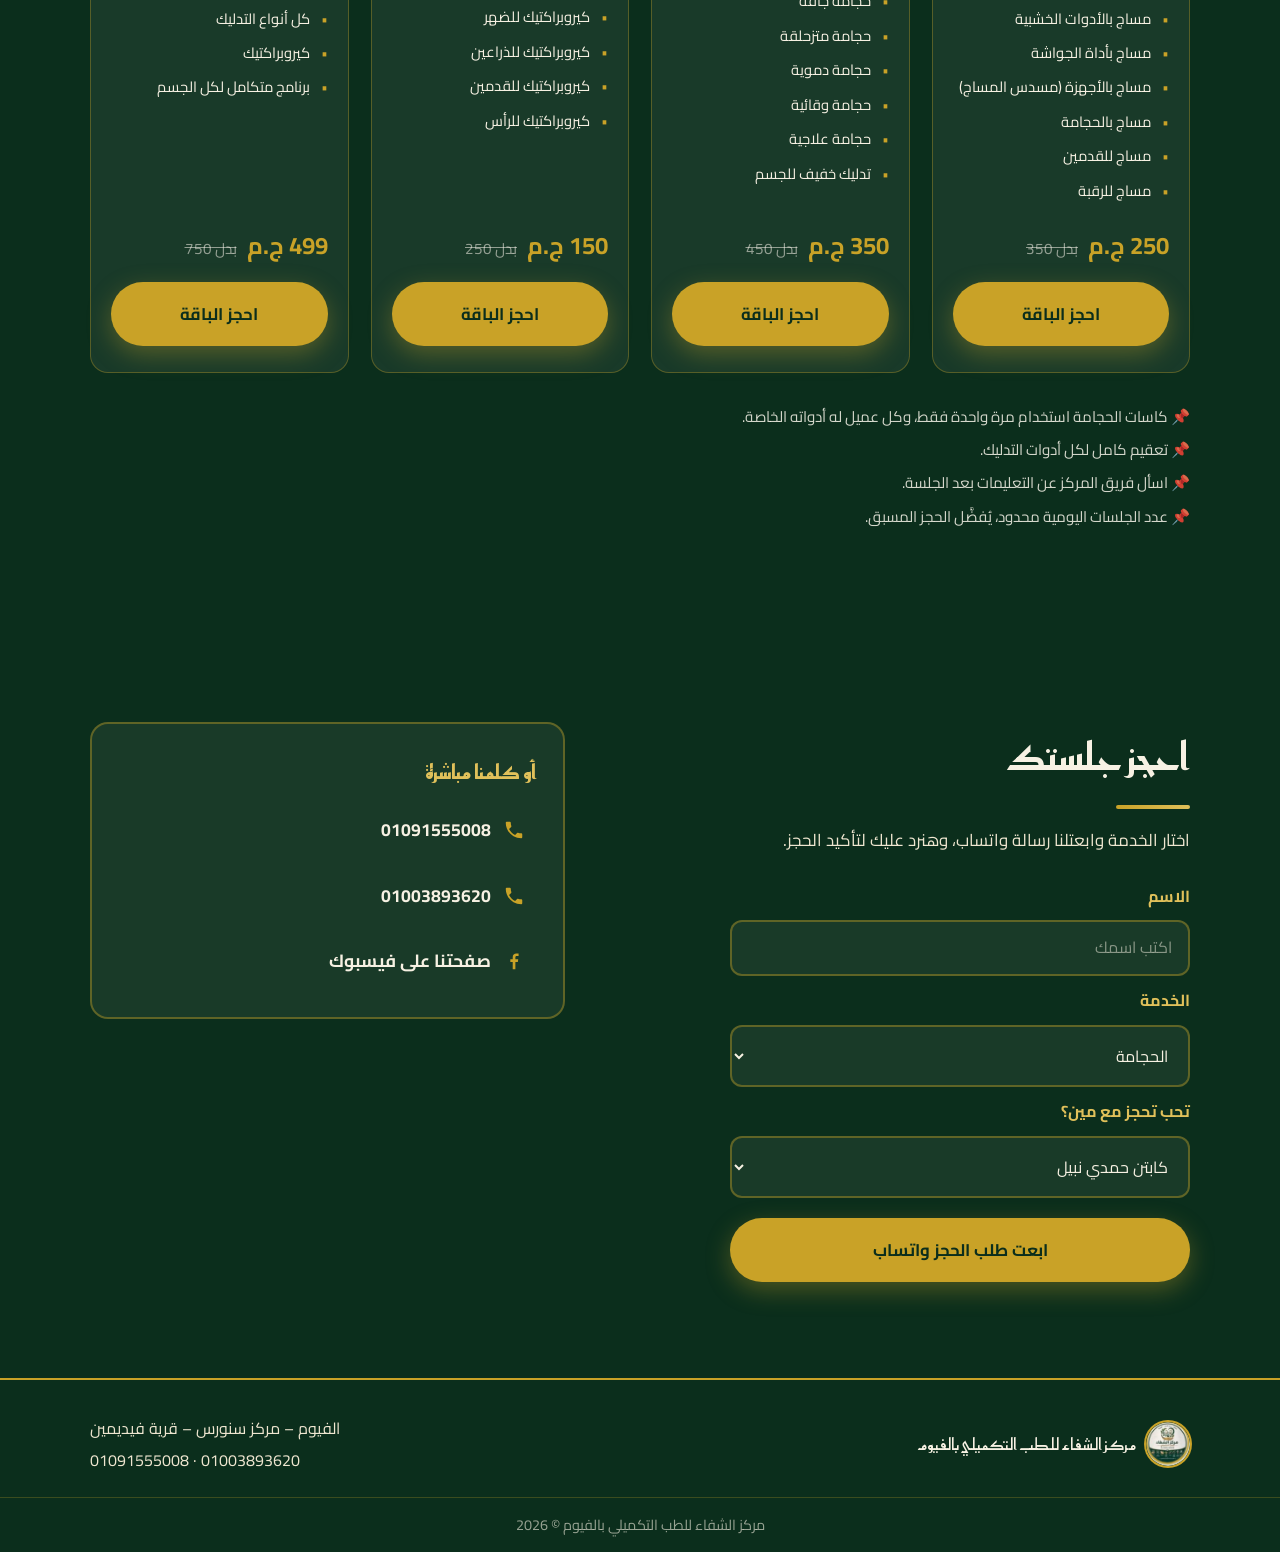
==== commit 55c0b713: "Add packages and prices section with per-package booking" ====
--- a/index.html
+++ b/index.html
@@ -22,6 +22,7 @@
     <nav class="main-nav" id="mainNav">
       <a href="#top" class="nav-link">الرئيسية</a>
       <a href="#services" class="nav-link">خدماتنا</a>
+      <a href="#packages" class="nav-link">الباقات</a>
       <a href="#about" class="nav-link">عن المركز</a>
       <a href="#team" class="nav-link">فريقنا</a>
       <a href="#booking" class="nav-link nav-cta">احجز الآن</a>
@@ -129,6 +130,79 @@
           <h3>زياد بن عادل</h3>
           <p>من فريق مركز الشفاء للطب التكميلي</p>
         </article>
+      </div>
+    </div>
+  </section>
+
+
+  <section class="section packages" id="packages">
+    <div class="container">
+      <h2 class="section-title reveal">الباقات والأسعار</h2>
+      <p class="section-sub reveal">باقات المركز المتوفرة حاليًا. الأسعار بالجنيه المصري.</p>
+      <div class="packages-grid">
+        <article class="package-card reveal">
+          <div class="package-icon card-icon"><svg viewBox="0 0 24 24" class="icon"><path d="M12 4a4 4 0 1 1 0 8 4 4 0 0 1 0-8zm0 10c4.4 0 8 2.2 8 5v1H4v-1c0-2.8 3.6-5 8-5z" fill="currentColor"/></svg></div>
+          <h3>باقة المساج المتكاملة</h3>
+          <p class="package-tag">جلسة مساج شاملة بعدة تقنيات</p>
+          <ul class="package-features">
+            <li>مساج يدوي بالزيوت</li>
+            <li>مساج بالأدوات الخشبية</li>
+            <li>مساج بأداة الجواشة</li>
+            <li>مساج بالأجهزة (مسدس المساج)</li>
+            <li>مساج بالحجامة</li>
+            <li>مساج للقدمين</li>
+            <li>مساج للرقبة</li>
+          </ul>
+          <div class="package-price"><span class="price-now">250 ج.م</span><span class="price-was">بدل 350</span></div>
+          <button type="button" class="btn btn-gold btn-block pkg-book" data-package="باقة المساج المتكاملة - 250 ج.م">احجز الباقة</button>
+        </article>
+        <article class="package-card reveal">
+          <div class="package-icon card-icon"><svg viewBox="0 0 24 24" class="icon"><path d="M12 2s6 6.6 6 11a6 6 0 0 1-12 0c0-4.4 6-11 6-11z" fill="currentColor"/></svg></div>
+          <h3>باقة الحجامة</h3>
+          <p class="package-tag">جلسة حجامة بأنواعها مع تدليك خفيف</p>
+          <ul class="package-features">
+            <li>حجامة جافة</li>
+            <li>حجامة متزحلقة</li>
+            <li>حجامة دموية</li>
+            <li>حجامة وقائية</li>
+            <li>حجامة علاجية</li>
+            <li>تدليك خفيف للجسم</li>
+          </ul>
+          <div class="package-price"><span class="price-now">350 ج.م</span><span class="price-was">بدل 450</span></div>
+          <button type="button" class="btn btn-gold btn-block pkg-book" data-package="باقة الحجامة - 350 ج.م">احجز الباقة</button>
+        </article>
+        <article class="package-card reveal">
+          <div class="package-icon card-icon"><svg viewBox="0 0 24 24" class="icon"><path d="M13 2 4 14h6l-1 8 9-12h-6l1-8z" fill="currentColor"/></svg></div>
+          <h3>باقة التنشيط والكيروبراكتيك</h3>
+          <p class="package-tag">الكيروبراكتيك = طقطقة المفاصل</p>
+          <ul class="package-features">
+            <li>كيروبراكتيك للضهر</li>
+            <li>كيروبراكتيك للذراعين</li>
+            <li>كيروبراكتيك للقدمين</li>
+            <li>كيروبراكتيك للرأس</li>
+          </ul>
+          <div class="package-price"><span class="price-now">150 ج.م</span><span class="price-was">بدل 250</span></div>
+          <button type="button" class="btn btn-gold btn-block pkg-book" data-package="باقة التنشيط والكيروبراكتيك - 150 ج.م">احجز الباقة</button>
+        </article>
+        <article class="package-card reveal">
+          <div class="package-icon card-icon"><svg viewBox="0 0 24 24" class="icon"><path d="M3 7l4 4 5-6 5 6 4-4v10H3V7zm0 12h18v2H3v-2z" fill="currentColor"/></svg></div>
+          <h3>الباقة الكاملة</h3>
+          <p class="package-tag">برنامج متكامل يشمل كل ما سبق</p>
+          <ul class="package-features">
+            <li>كل أنواع الحجامة</li>
+            <li>كل أنواع التدليك</li>
+            <li>كيروبراكتيك</li>
+            <li>برنامج متكامل لكل الجسم</li>
+          </ul>
+          <div class="package-price"><span class="price-now">499 ج.م</span><span class="price-was">بدل 750</span></div>
+          <button type="button" class="btn btn-gold btn-block pkg-book" data-package="الباقة الكاملة - 499 ج.م">احجز الباقة</button>
+        </article>
+      </div>
+      <div class="package-notes reveal">
+        <p>كاسات الحجامة استخدام مرة واحدة فقط، وكل عميل له أدواته الخاصة.</p>
+        <p>تعقيم كامل لكل أدوات التدليك.</p>
+        <p>اسأل فريق المركز عن التعليمات بعد الجلسة.</p>
+        <p>عدد الجلسات اليومية محدود، يُفضَّل الحجز المسبق.</p>
       </div>
     </div>
   </section>
@@ -147,6 +221,10 @@
             <option value="المساج العلاجي">المساج العلاجي</option>
             <option value="التأهيل الحركي">التأهيل الحركي</option>
             <option value="الفصد">الفصد</option>
+            <option value="باقة المساج المتكاملة - 250 ج.م">باقة المساج المتكاملة - 250 ج.م</option>
+            <option value="باقة الحجامة - 350 ج.م">باقة الحجامة - 350 ج.م</option>
+            <option value="باقة التنشيط والكيروبراكتيك - 150 ج.م">باقة التنشيط والكيروبراكتيك - 150 ج.م</option>
+            <option value="الباقة الكاملة - 499 ج.م">الباقة الكاملة - 499 ج.م</option>
           </select>
           <label for="personSelect">تحب تحجز مع مين؟</label>
           <select id="personSelect" name="person">
--- a/styles.css
+++ b/styles.css
@@ -255,3 +255,25 @@
   *,*::before,*::after{animation-duration:.001s!important;transition-duration:.001s!important}
   html{scroll-behavior:auto}
 }
+
+/* ---------- packages ---------- */
+.packages { background: var(--green-900); color: var(--cream); }
+.packages .section-title { color: var(--cream); }
+.packages .section-sub { color: rgba(247,243,233,.75); }
+.packages-grid { display: grid; grid-template-columns: repeat(4, 1fr); gap: 22px; margin-top: 36px; }
+.package-card { background: rgba(255,255,255,.06); border: 1px solid rgba(201,162,39,.35); border-radius: 18px; padding: 26px 20px; display: flex; flex-direction: column; transition: transform .25s ease, border-color .25s ease; }
+.package-card:hover { transform: translateY(-6px); border-color: var(--gold); }
+.package-icon { font-size: 2rem; margin-bottom: 10px; }
+.package-card h3 { color: var(--gold); font-size: 1.15rem; margin-bottom: 6px; }
+.package-tag { color: rgba(247,243,233,.8); font-size: .9rem; margin-bottom: 14px; min-height: 2.4em; }
+.package-features { list-style: none; padding: 0; margin: 0 0 16px; flex: 1; }
+.package-features li { padding: 4px 0 4px 18px; position: relative; font-size: .92rem; color: var(--cream); }
+.package-features li::before { content: "•"; color: var(--gold); position: absolute; right: 0; left: auto; }
+[dir="rtl"] .package-features li { padding: 4px 18px 4px 0; }
+.package-price { display: flex; align-items: baseline; gap: 10px; margin-bottom: 14px; }
+.price-now { color: var(--gold); font-size: 1.5rem; font-weight: 700; }
+.price-was { color: rgba(247,243,233,.55); text-decoration: line-through; font-size: .95rem; }
+.package-notes { margin-top: 30px; display: grid; gap: 6px; color: rgba(247,243,233,.85); font-size: .95rem; }
+.package-notes p::before { content: "📌 "; }
+@media (max-width: 1024px) { .packages-grid { grid-template-columns: repeat(2, 1fr); } }
+@media (max-width: 640px) { .packages-grid { grid-template-columns: 1fr; } .package-tag { min-height: 0; } }
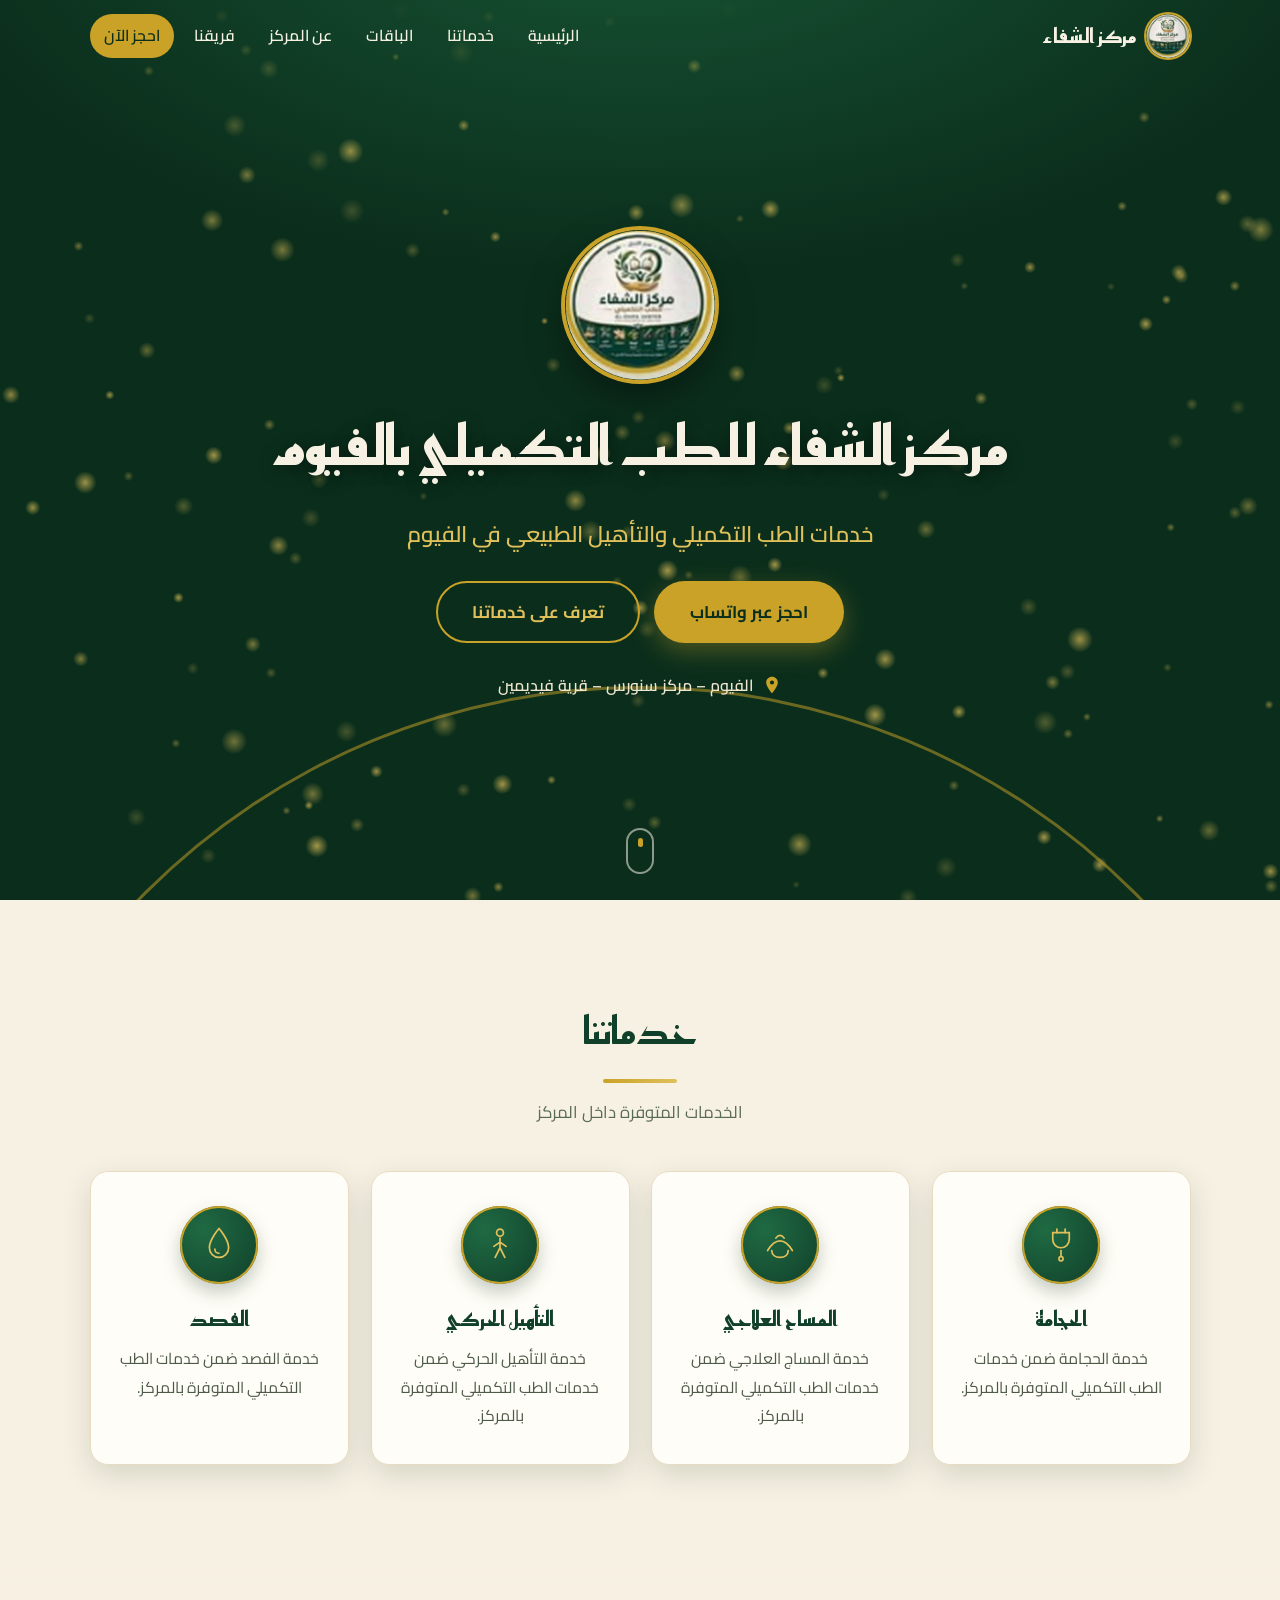
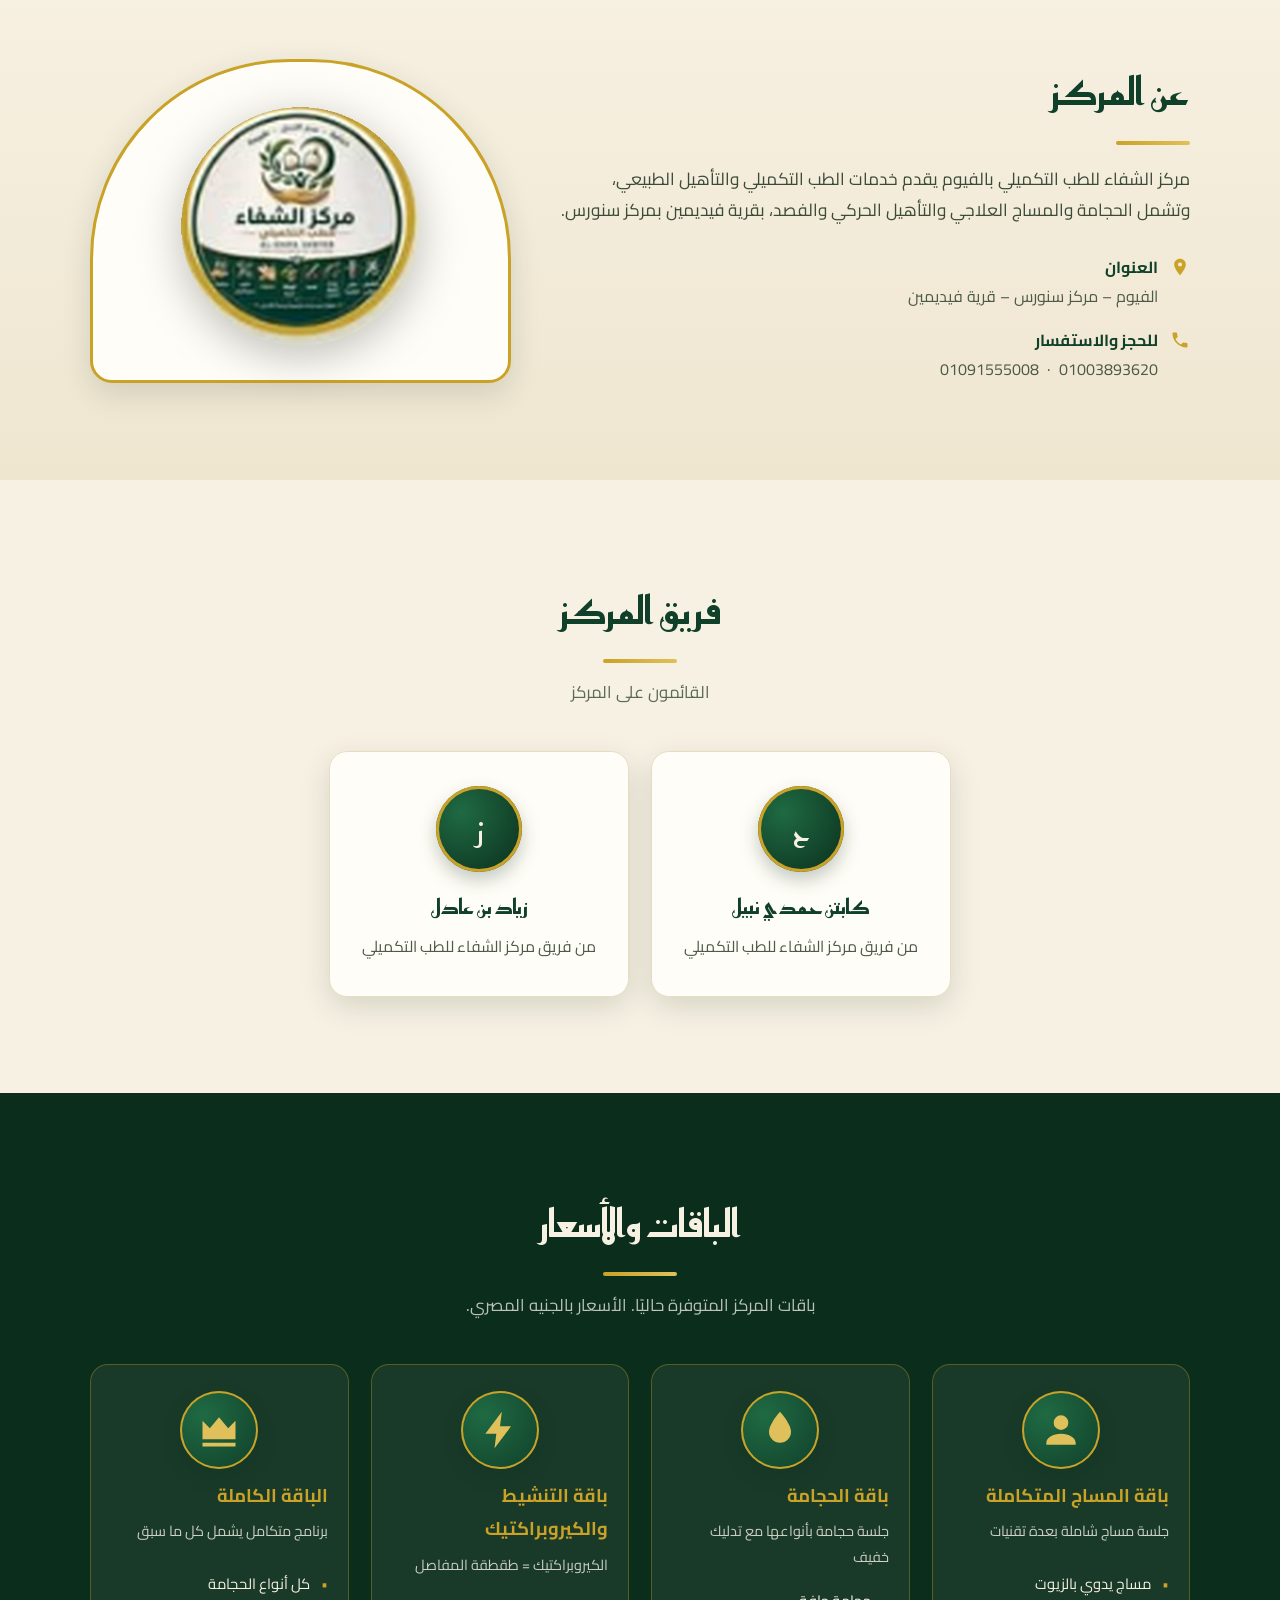
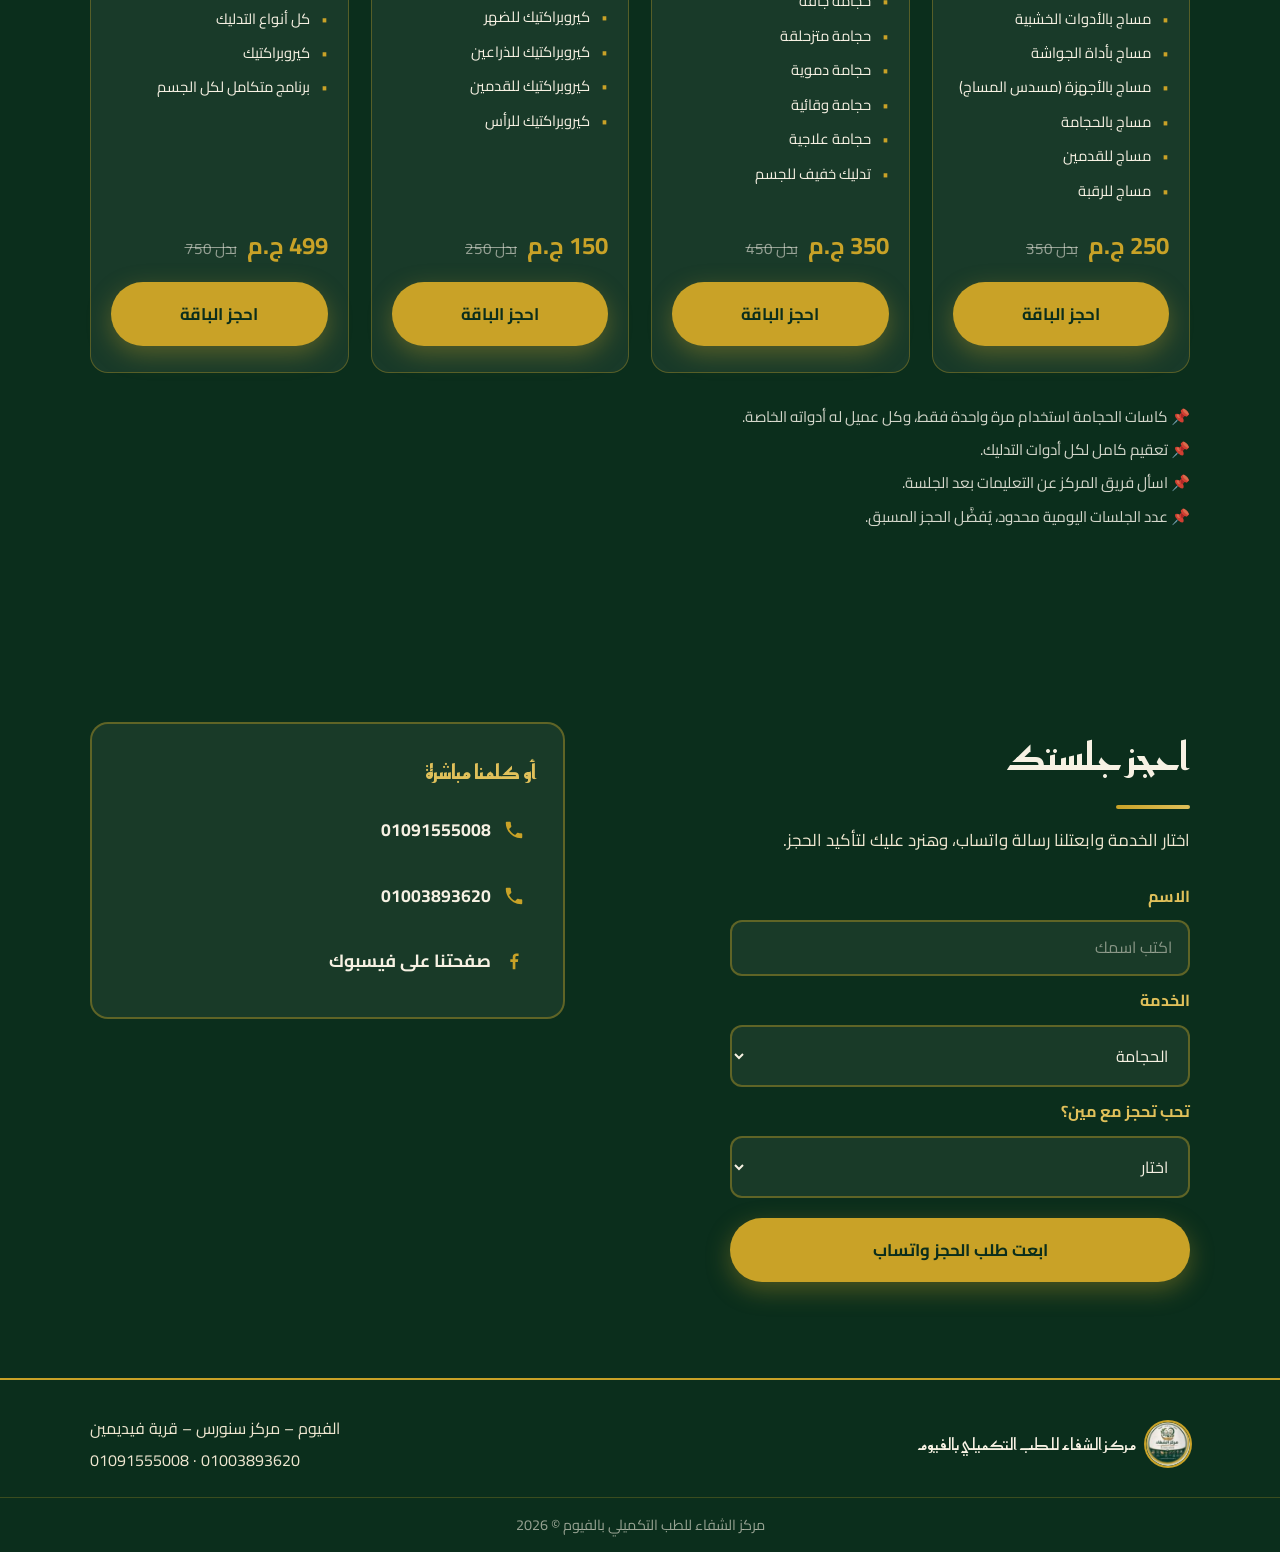
==== commit c81d6d26: "Booking: require explicit practitioner choice (placeholder, no silent default)" ====
--- a/index.html
+++ b/index.html
@@ -227,7 +227,8 @@
             <option value="الباقة الكاملة - 499 ج.م">الباقة الكاملة - 499 ج.م</option>
           </select>
           <label for="personSelect">تحب تحجز مع مين؟</label>
-          <select id="personSelect" name="person">
+          <select id="personSelect" name="person" required>
+            <option value="" disabled selected>اختار</option>
             <option value="كابتن حمدي نبيل">كابتن حمدي نبيل</option>
             <option value="زياد بن عادل">زياد بن عادل</option>
           </select>
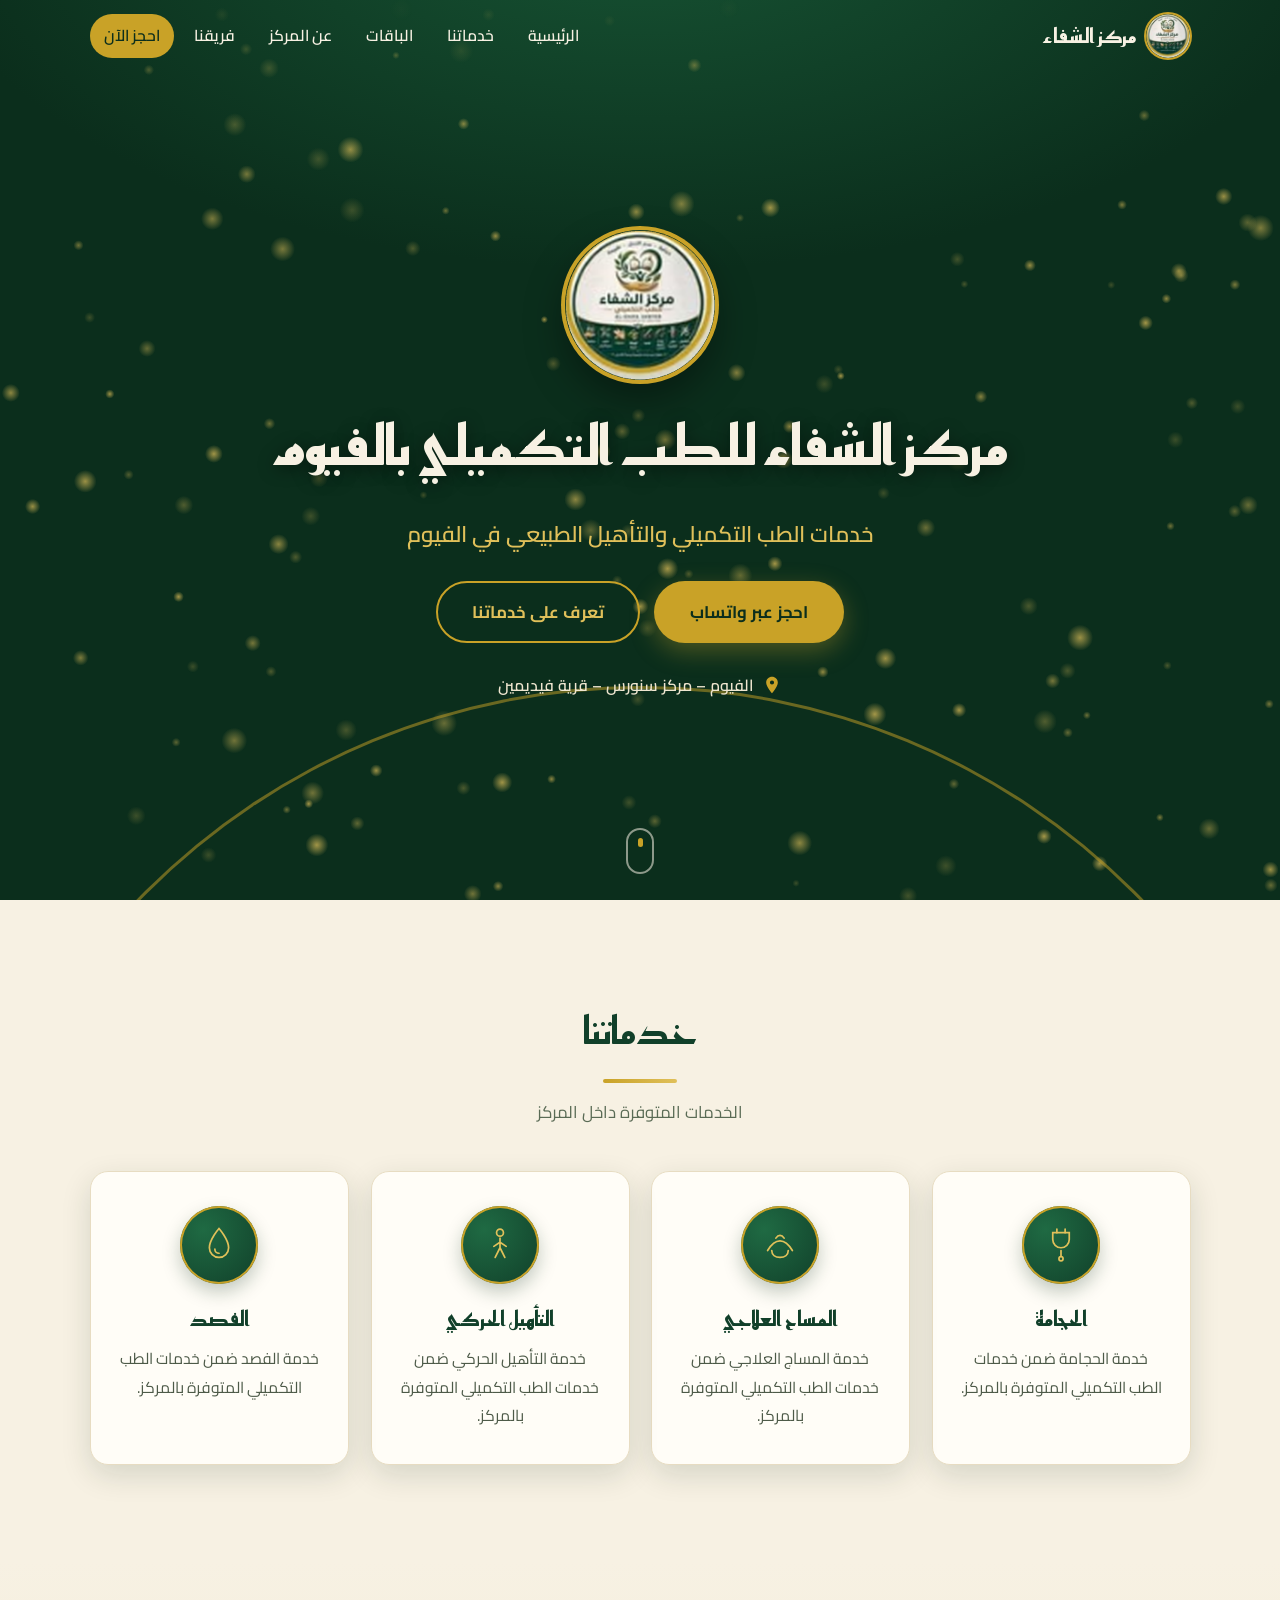
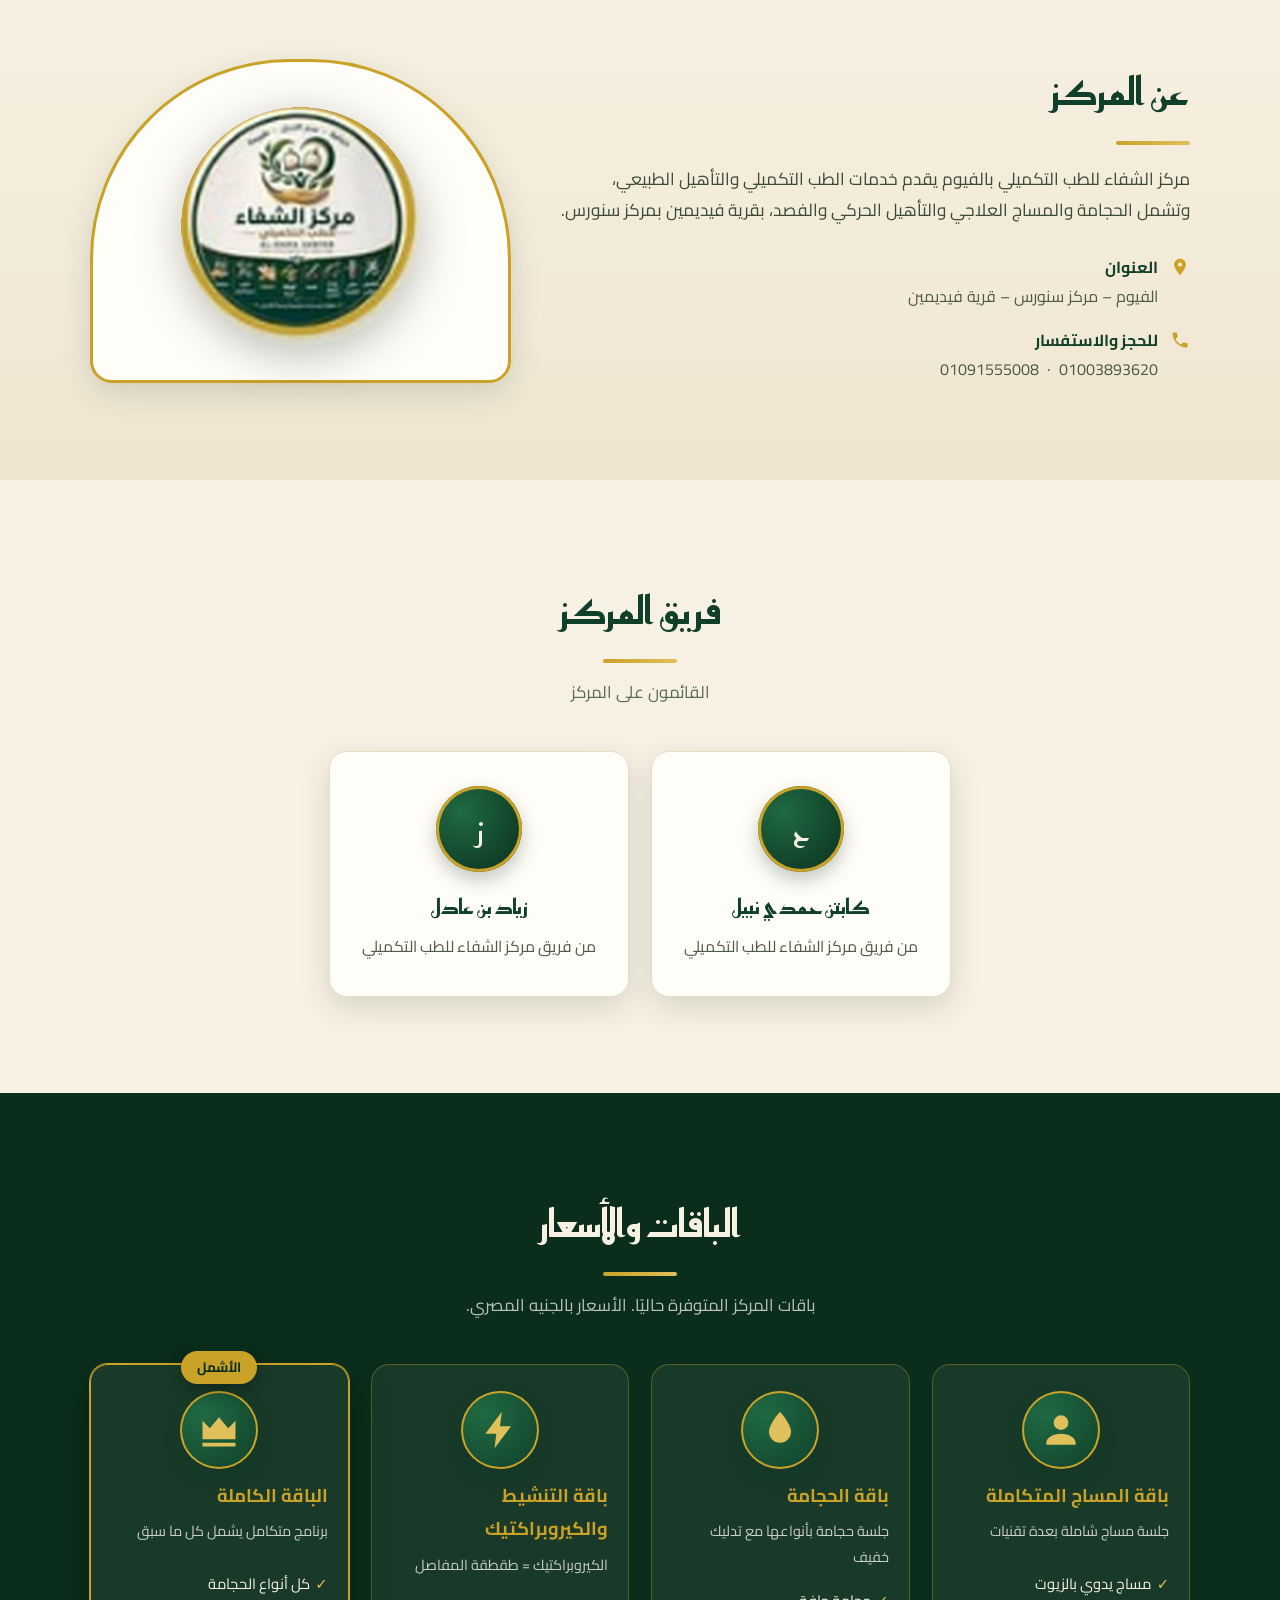
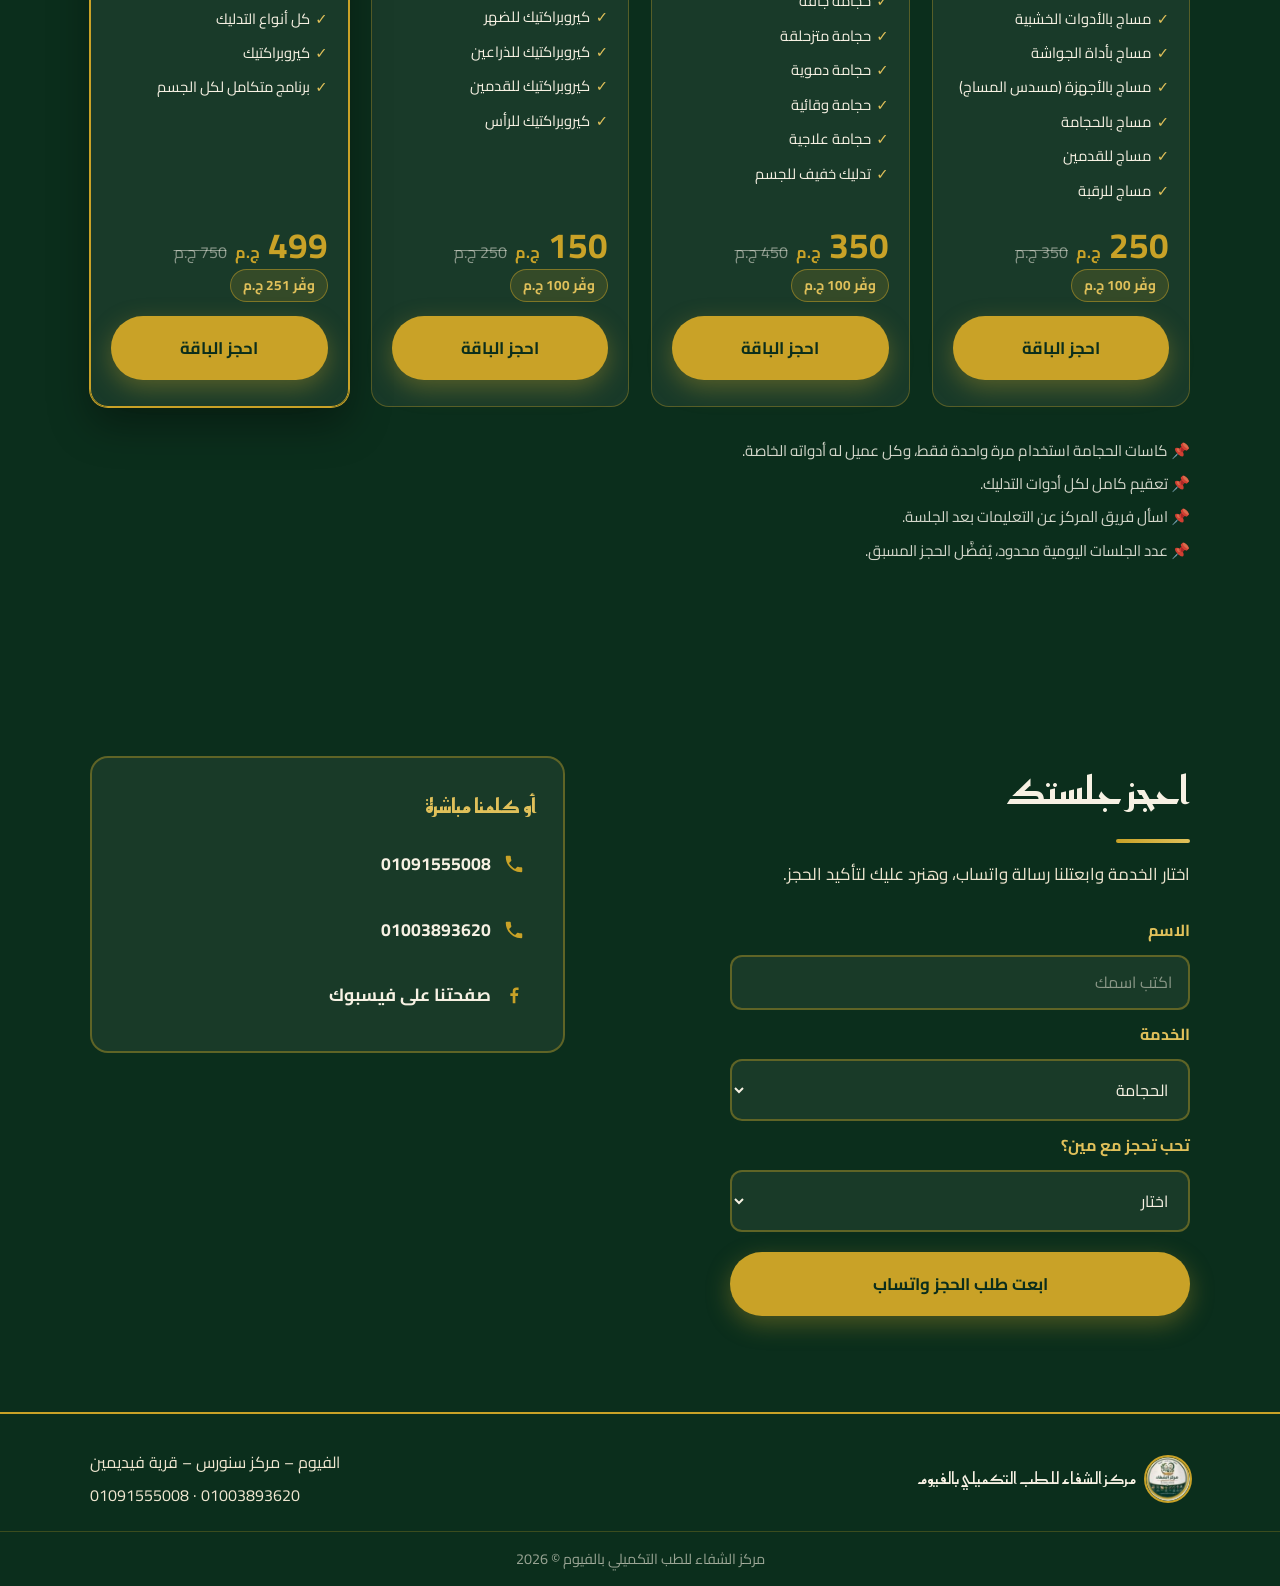
==== commit b77219ae: "Packages: richer price presentation (savings badges, checks, featured ribbon)" ====
--- a/index.html
+++ b/index.html
@@ -153,7 +153,8 @@
             <li>مساج للقدمين</li>
             <li>مساج للرقبة</li>
           </ul>
-          <div class="package-price"><span class="price-now">250 ج.م</span><span class="price-was">بدل 350</span></div>
+          <div class="package-price"><span class="price-now">250</span><span class="price-cur">ج.م</span><span class="price-was">350 ج.م</span></div>
+          <div class="price-save">وفّر 100 ج.م</div>
           <button type="button" class="btn btn-gold btn-block pkg-book" data-package="باقة المساج المتكاملة - 250 ج.م">احجز الباقة</button>
         </article>
         <article class="package-card reveal">
@@ -168,7 +169,8 @@
             <li>حجامة علاجية</li>
             <li>تدليك خفيف للجسم</li>
           </ul>
-          <div class="package-price"><span class="price-now">350 ج.م</span><span class="price-was">بدل 450</span></div>
+          <div class="package-price"><span class="price-now">350</span><span class="price-cur">ج.م</span><span class="price-was">450 ج.م</span></div>
+          <div class="price-save">وفّر 100 ج.م</div>
           <button type="button" class="btn btn-gold btn-block pkg-book" data-package="باقة الحجامة - 350 ج.م">احجز الباقة</button>
         </article>
         <article class="package-card reveal">
@@ -181,10 +183,12 @@
             <li>كيروبراكتيك للقدمين</li>
             <li>كيروبراكتيك للرأس</li>
           </ul>
-          <div class="package-price"><span class="price-now">150 ج.م</span><span class="price-was">بدل 250</span></div>
+          <div class="package-price"><span class="price-now">150</span><span class="price-cur">ج.م</span><span class="price-was">250 ج.م</span></div>
+          <div class="price-save">وفّر 100 ج.م</div>
           <button type="button" class="btn btn-gold btn-block pkg-book" data-package="باقة التنشيط والكيروبراكتيك - 150 ج.م">احجز الباقة</button>
         </article>
-        <article class="package-card reveal">
+        <article class="package-card package-featured reveal">
+          <div class="package-ribbon">الأشمل</div>
           <div class="package-icon card-icon"><svg viewBox="0 0 24 24" class="icon"><path d="M3 7l4 4 5-6 5 6 4-4v10H3V7zm0 12h18v2H3v-2z" fill="currentColor"/></svg></div>
           <h3>الباقة الكاملة</h3>
           <p class="package-tag">برنامج متكامل يشمل كل ما سبق</p>
@@ -194,7 +198,8 @@
             <li>كيروبراكتيك</li>
             <li>برنامج متكامل لكل الجسم</li>
           </ul>
-          <div class="package-price"><span class="price-now">499 ج.م</span><span class="price-was">بدل 750</span></div>
+          <div class="package-price"><span class="price-now">499</span><span class="price-cur">ج.م</span><span class="price-was">750 ج.م</span></div>
+          <div class="price-save">وفّر 251 ج.م</div>
           <button type="button" class="btn btn-gold btn-block pkg-book" data-package="الباقة الكاملة - 499 ج.م">احجز الباقة</button>
         </article>
       </div>
--- a/styles.css
+++ b/styles.css
@@ -277,3 +277,16 @@
 .package-notes p::before { content: "📌 "; }
 @media (max-width: 1024px) { .packages-grid { grid-template-columns: repeat(2, 1fr); } }
 @media (max-width: 640px) { .packages-grid { grid-template-columns: 1fr; } .package-tag { min-height: 0; } }
+
+/* ---------- packages: price presentation v2 ---------- */
+.package-card { position: relative; }
+.package-featured { border-color: var(--gold); box-shadow: 0 0 0 1px var(--gold), 0 18px 40px rgba(0,0,0,.35); }
+.package-ribbon { position: absolute; top: -14px; inset-inline-start: 50%; transform: translateX(50%); background: var(--gold); color: var(--green-900); font-weight: 700; font-size: .85rem; padding: 4px 16px; border-radius: 999px; box-shadow: 0 6px 16px rgba(0,0,0,.3); }
+[dir="ltr"] .package-ribbon { transform: translateX(-50%); }
+.package-price { align-items: baseline; gap: 8px; margin: 4px 0 2px; }
+.price-now { font-size: 2.2rem; line-height: 1; }
+.price-cur { color: var(--gold); font-size: 1rem; font-weight: 700; }
+.price-was { color: rgba(247,243,233,.5); font-size: 1rem; }
+.price-save { display: inline-block; align-self: flex-start; background: rgba(201,162,39,.16); color: var(--gold-2); border: 1px solid rgba(201,162,39,.5); border-radius: 999px; font-size: .85rem; font-weight: 700; padding: 3px 12px; margin-bottom: 14px; }
+.package-features li { padding-inline-start: 24px; padding-inline-end: 0; }
+.package-features li::before { content: "✓"; color: var(--gold-2); font-weight: 700; inset-inline-start: 0; inset-inline-end: auto; }
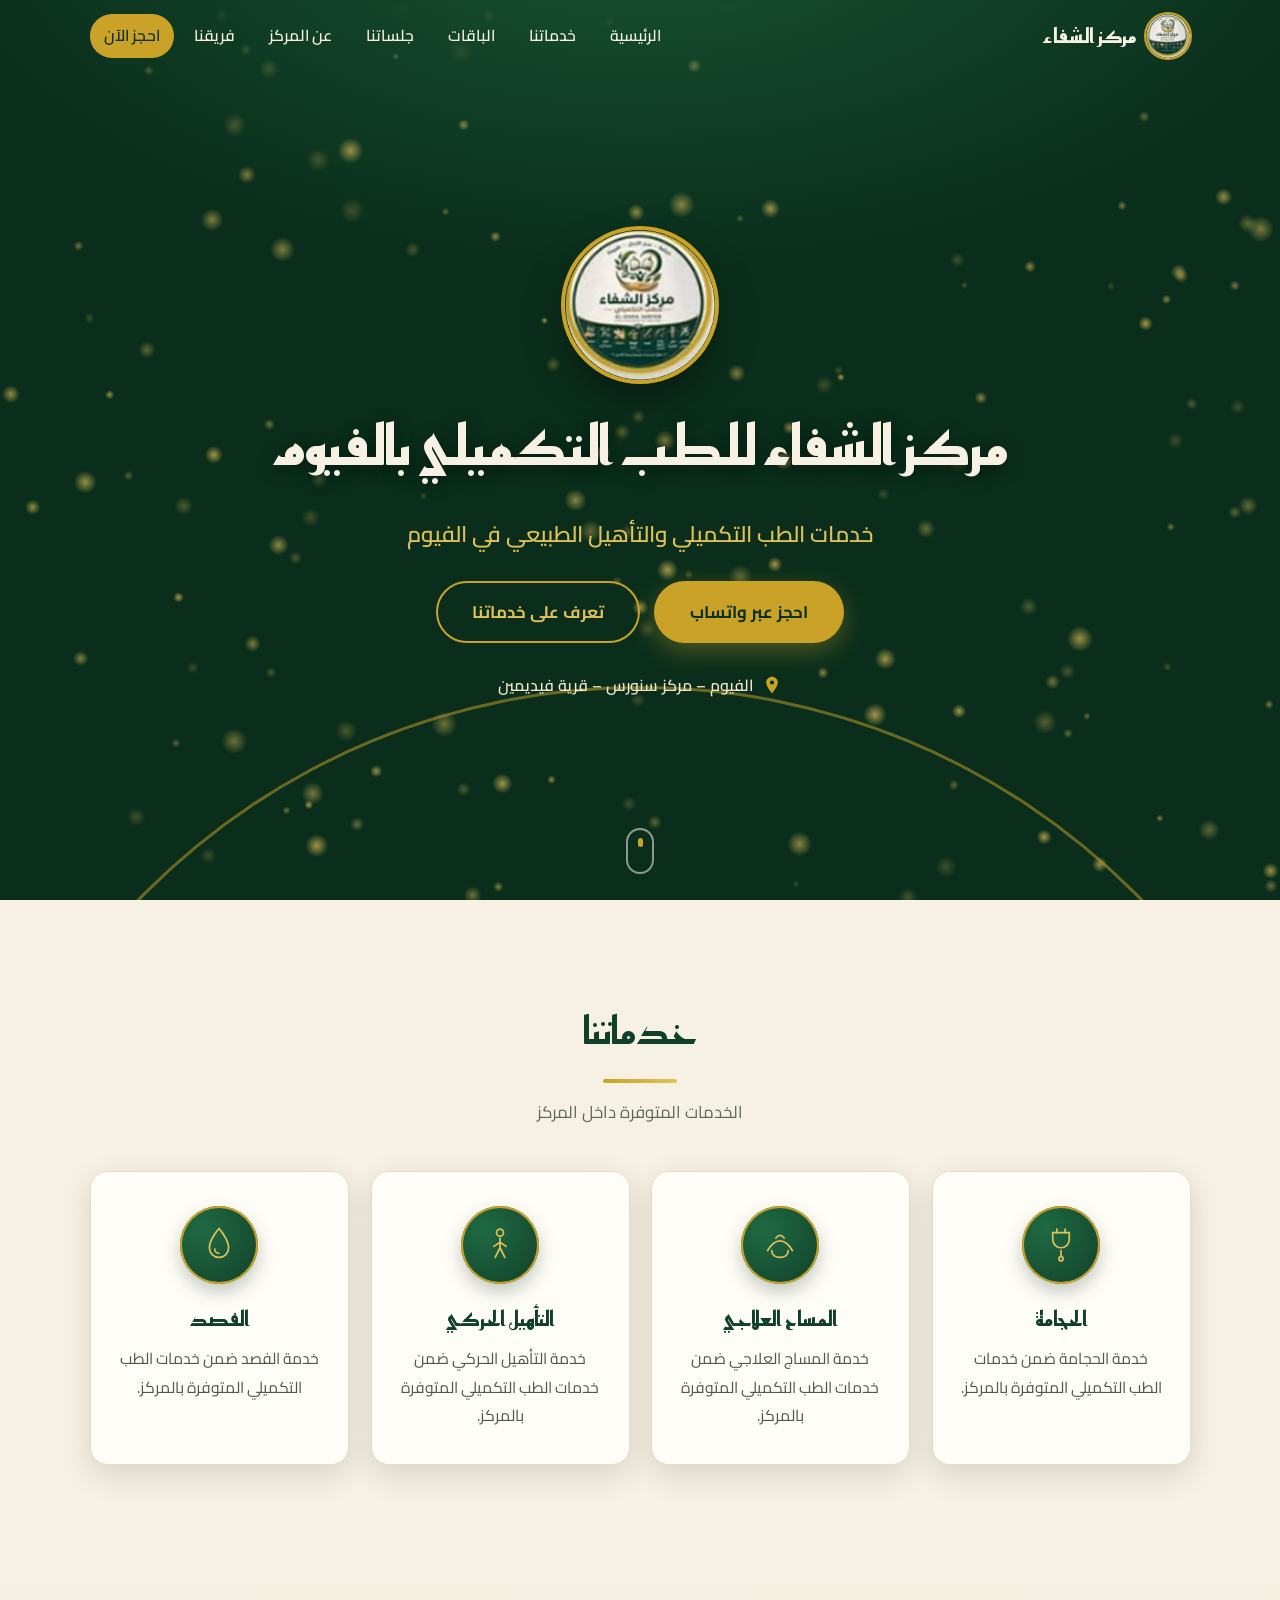
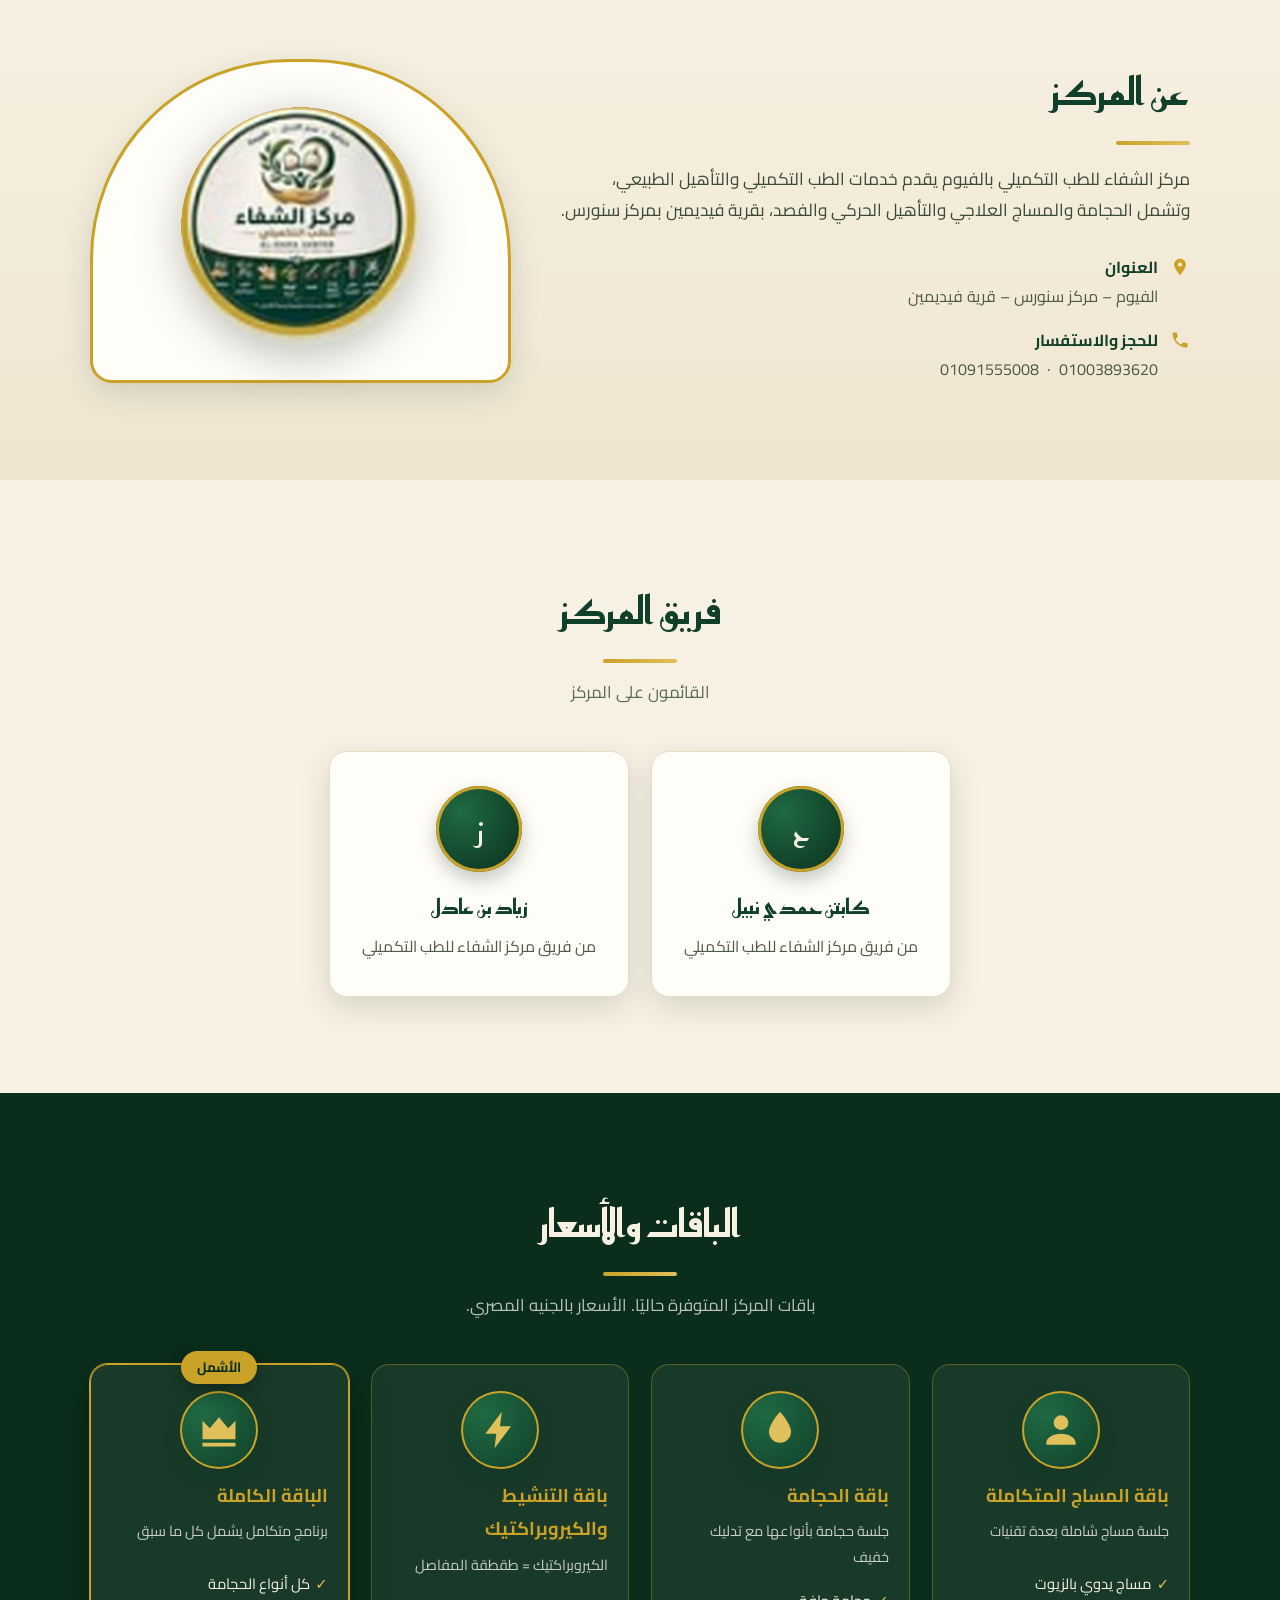
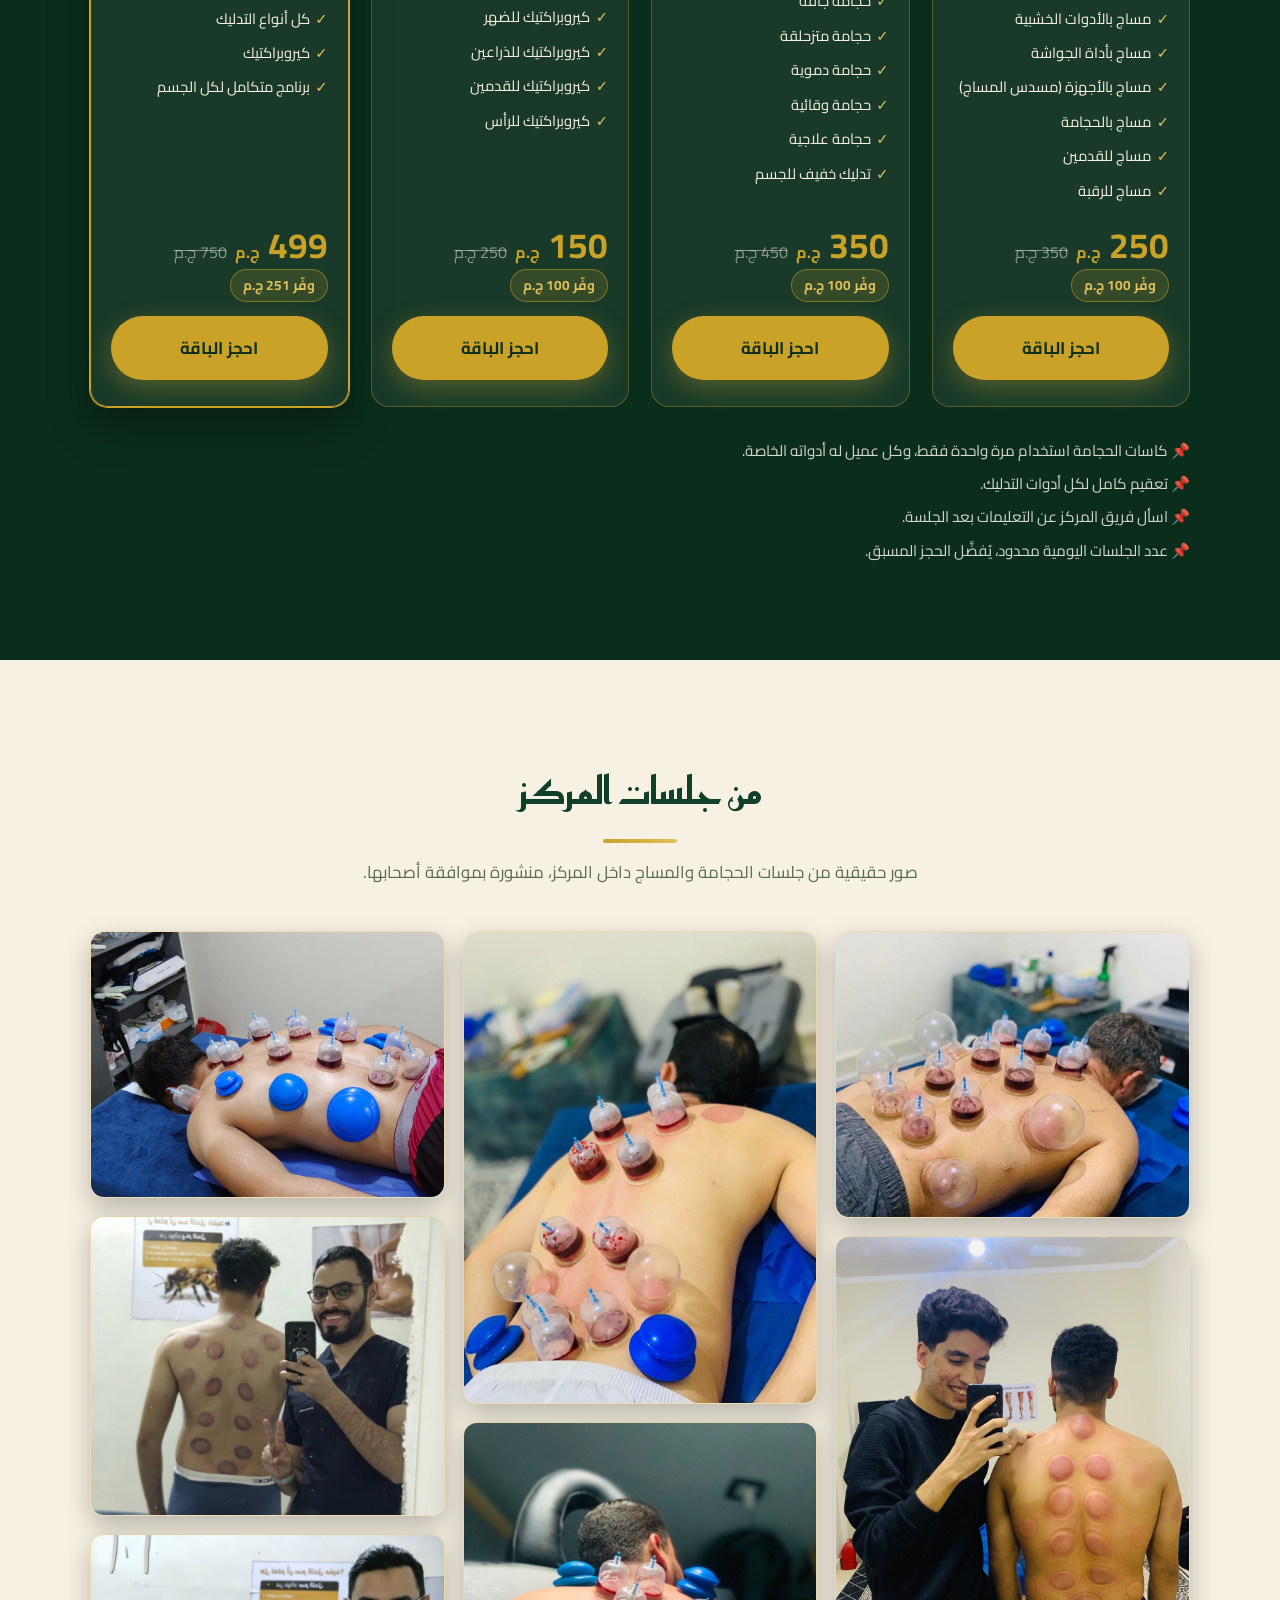
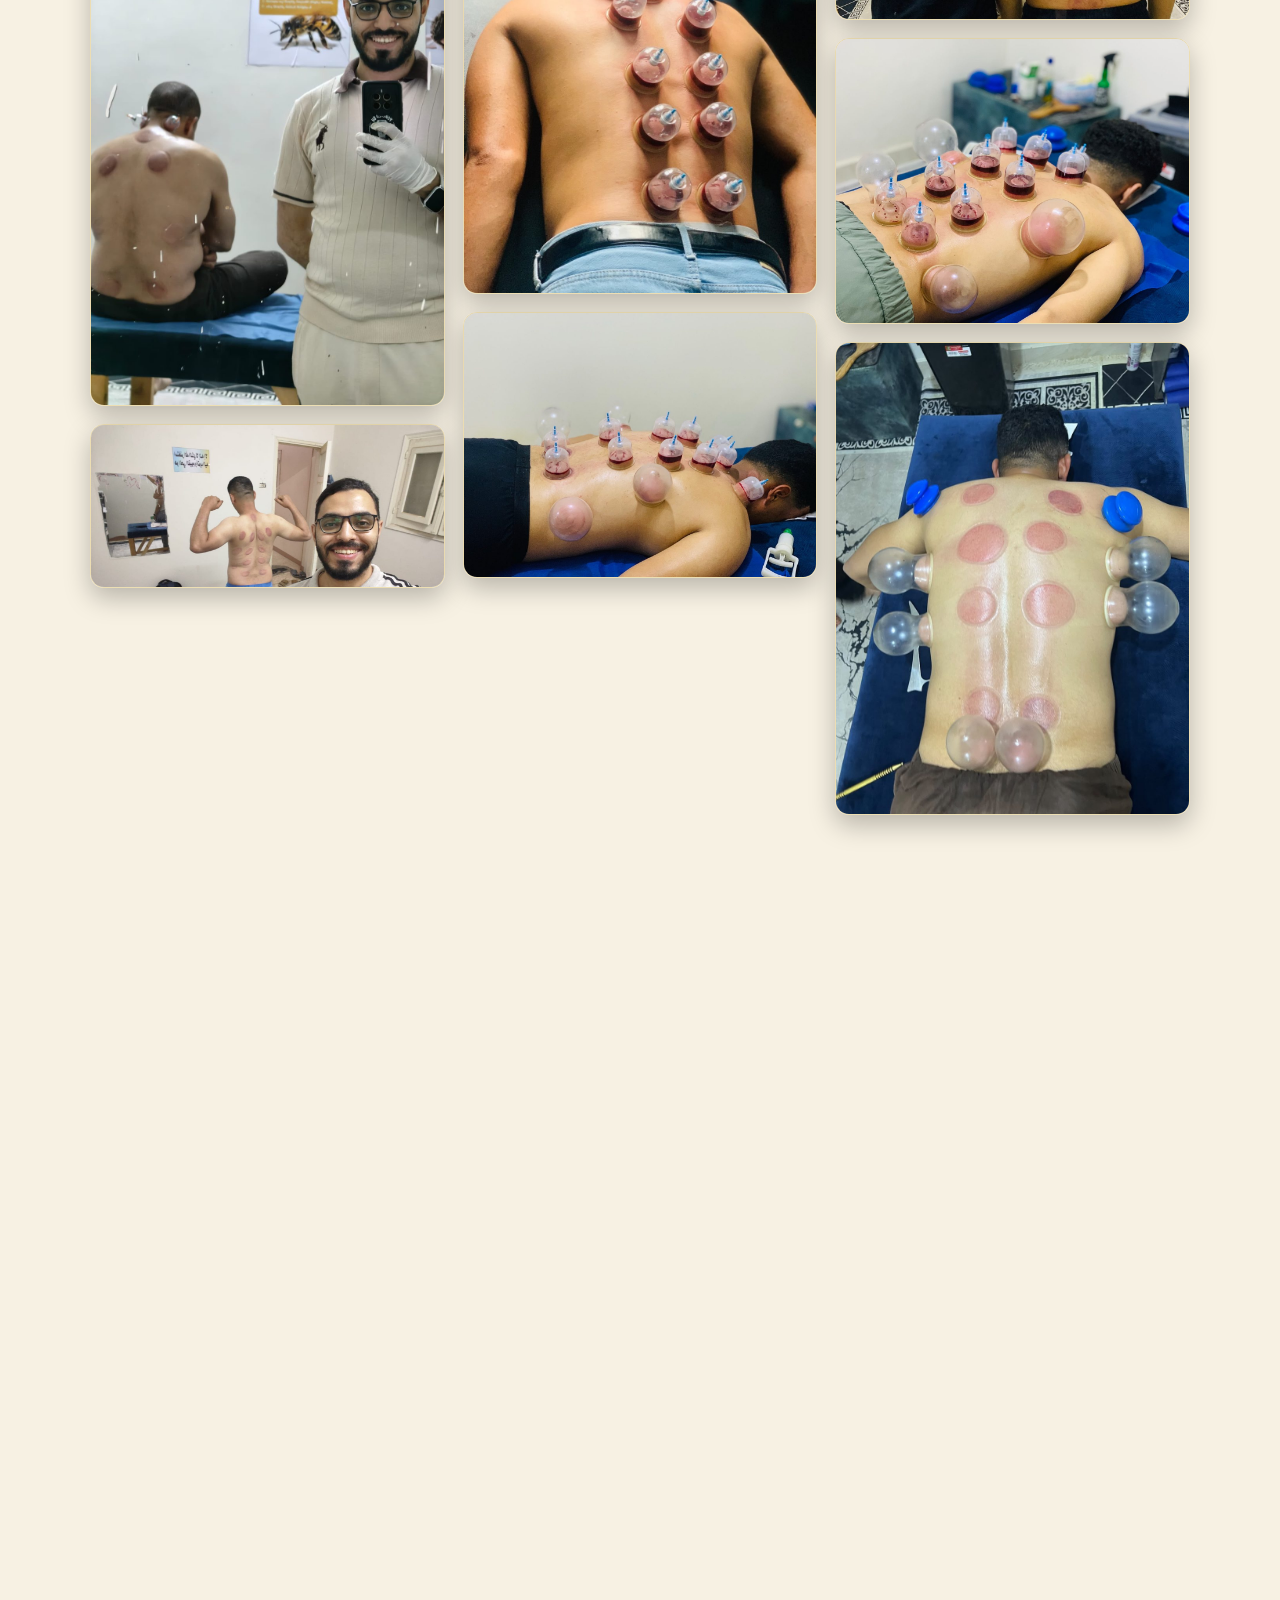
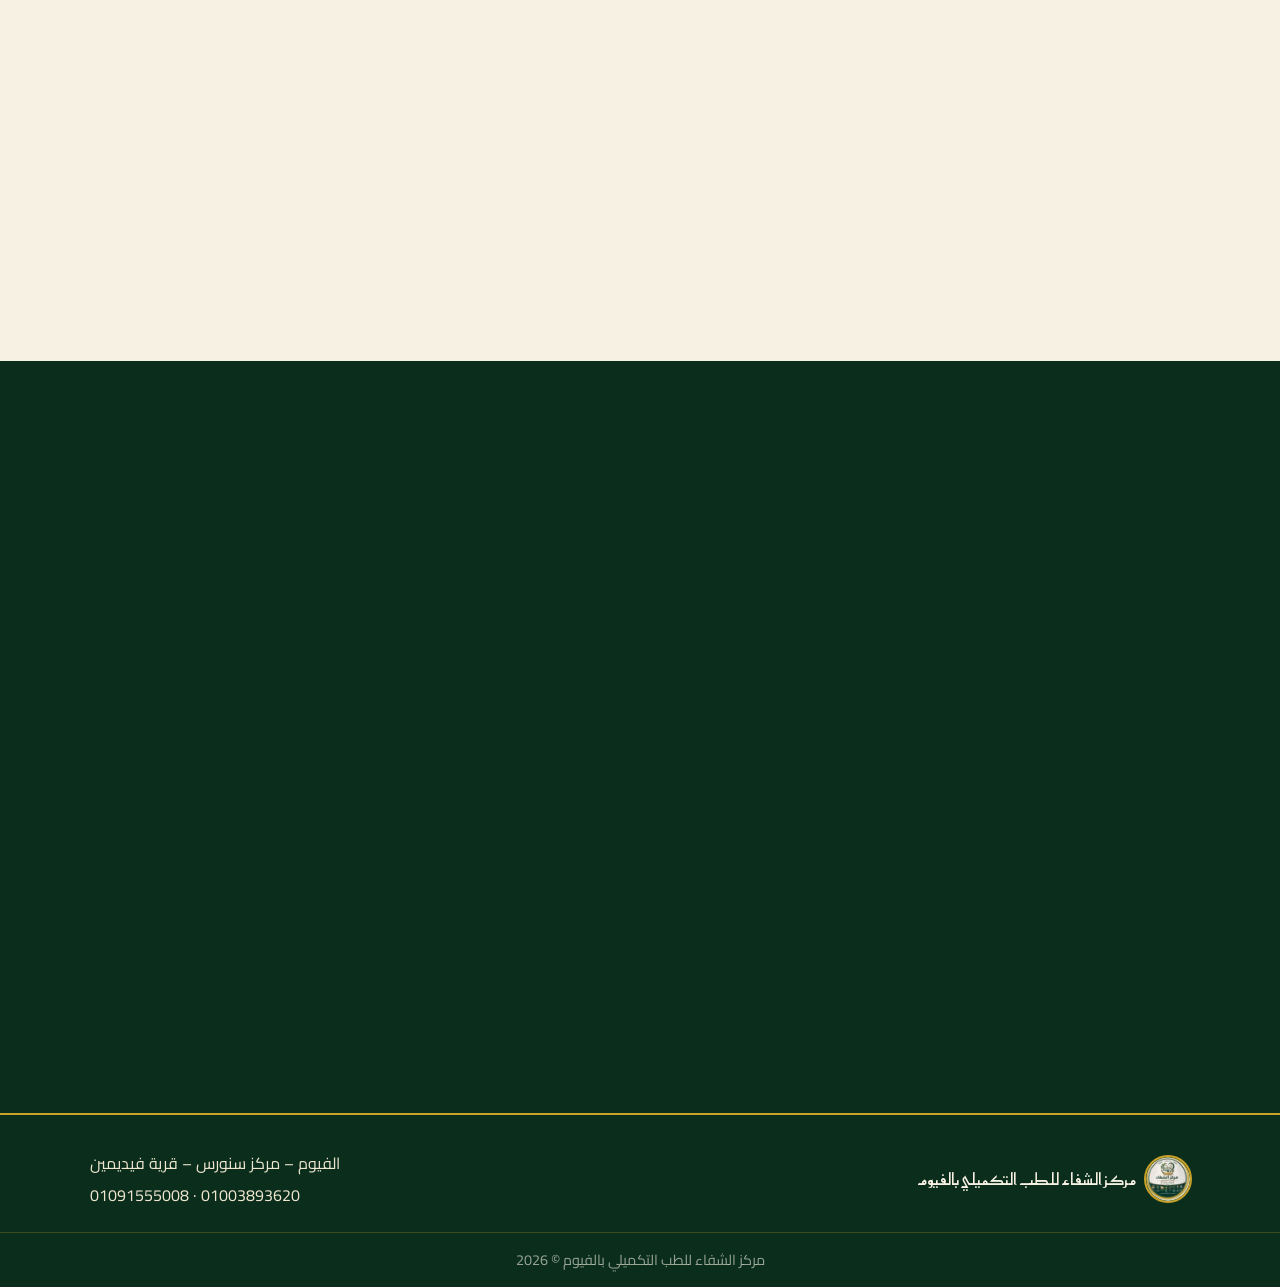
==== commit 7a5a644e: "Add session gallery section with 18 client-consented photos" ====
--- a/index.html
+++ b/index.html
@@ -23,6 +23,7 @@
       <a href="#top" class="nav-link">الرئيسية</a>
       <a href="#services" class="nav-link">خدماتنا</a>
       <a href="#packages" class="nav-link">الباقات</a>
+      <a href="#gallery" class="nav-link">جلساتنا</a>
       <a href="#about" class="nav-link">عن المركز</a>
       <a href="#team" class="nav-link">فريقنا</a>
       <a href="#booking" class="nav-link nav-cta">احجز الآن</a>
@@ -208,6 +209,33 @@
         <p>تعقيم كامل لكل أدوات التدليك.</p>
         <p>اسأل فريق المركز عن التعليمات بعد الجلسة.</p>
         <p>عدد الجلسات اليومية محدود، يُفضَّل الحجز المسبق.</p>
+      </div>
+    </div>
+  </section>
+
+  <section class="section gallery" id="gallery">
+    <div class="container">
+      <h2 class="section-title reveal">من جلسات المركز</h2>
+      <p class="section-sub reveal">صور حقيقية من جلسات الحجامة والمساج داخل المركز، منشورة بموافقة أصحابها.</p>
+      <div class="gallery-grid">
+        <figure class="gallery-item reveal"><img src="gallery/gallery-01.jpg" alt="من جلسات المركز" loading="lazy"></figure>
+        <figure class="gallery-item reveal"><img src="gallery/gallery-02.jpg" alt="من جلسات المركز" loading="lazy"></figure>
+        <figure class="gallery-item reveal"><img src="gallery/gallery-03.jpg" alt="من جلسات المركز" loading="lazy"></figure>
+        <figure class="gallery-item reveal"><img src="gallery/gallery-04.jpg" alt="من جلسات المركز" loading="lazy"></figure>
+        <figure class="gallery-item reveal"><img src="gallery/gallery-05.jpg" alt="من جلسات المركز" loading="lazy"></figure>
+        <figure class="gallery-item reveal"><img src="gallery/gallery-06.jpg" alt="من جلسات المركز" loading="lazy"></figure>
+        <figure class="gallery-item reveal"><img src="gallery/gallery-07.jpg" alt="من جلسات المركز" loading="lazy"></figure>
+        <figure class="gallery-item reveal"><img src="gallery/gallery-08.jpg" alt="من جلسات المركز" loading="lazy"></figure>
+        <figure class="gallery-item reveal"><img src="gallery/gallery-09.jpg" alt="من جلسات المركز" loading="lazy"></figure>
+        <figure class="gallery-item reveal"><img src="gallery/gallery-10.jpg" alt="من جلسات المركز" loading="lazy"></figure>
+        <figure class="gallery-item reveal"><img src="gallery/gallery-11.jpg" alt="من جلسات المركز" loading="lazy"></figure>
+        <figure class="gallery-item reveal"><img src="gallery/gallery-12.jpg" alt="من جلسات المركز" loading="lazy"></figure>
+        <figure class="gallery-item reveal"><img src="gallery/gallery-13.jpg" alt="من جلسات المركز" loading="lazy"></figure>
+        <figure class="gallery-item reveal"><img src="gallery/gallery-14.jpg" alt="من جلسات المركز" loading="lazy"></figure>
+        <figure class="gallery-item reveal"><img src="gallery/gallery-15.jpg" alt="من جلسات المركز" loading="lazy"></figure>
+        <figure class="gallery-item reveal"><img src="gallery/gallery-16.jpg" alt="من جلسات المركز" loading="lazy"></figure>
+        <figure class="gallery-item reveal"><img src="gallery/gallery-17.jpg" alt="من جلسات المركز" loading="lazy"></figure>
+        <figure class="gallery-item reveal"><img src="gallery/gallery-18.jpg" alt="من جلسات المركز" loading="lazy"></figure>
       </div>
     </div>
   </section>
--- a/styles.css
+++ b/styles.css
@@ -216,6 +216,26 @@
   border-top:1px solid rgba(201,162,39,.25);padding:14px 0;
 }
 
+/* ---------- session gallery ---------- */
+.gallery-grid{
+  columns:3;column-gap:18px;margin-top:34px;
+}
+.gallery-item{
+  margin:0 0 18px;break-inside:avoid;border-radius:14px;overflow:hidden;
+  border:1px solid rgba(201,162,39,.25);
+  box-shadow:0 10px 26px rgba(0,0,0,.25);
+  transition:transform .3s,border-color .3s;
+}
+.gallery-item img{width:100%;display:block}
+.gallery-item:hover{transform:translateY(-4px);border-color:var(--gold)}
+@media (max-width:860px){
+  .gallery-grid{columns:2;column-gap:12px}
+  .gallery-item{margin-bottom:12px}
+}
+@media (max-width:480px){
+  .gallery-grid{columns:1}
+}
+
 /* ---------- back to top ---------- */
 .back-top{
   position:fixed;bottom:22px;inset-inline-start:22px;z-index:40;
@@ -240,6 +260,7 @@
   .booking-form{max-width:none}
 }
 @media (max-width:760px){
+  .back-top{display:none}
   .nav-toggle{display:flex}
   .main-nav{
     position:fixed;inset:0;background:rgba(11,46,28,.98);
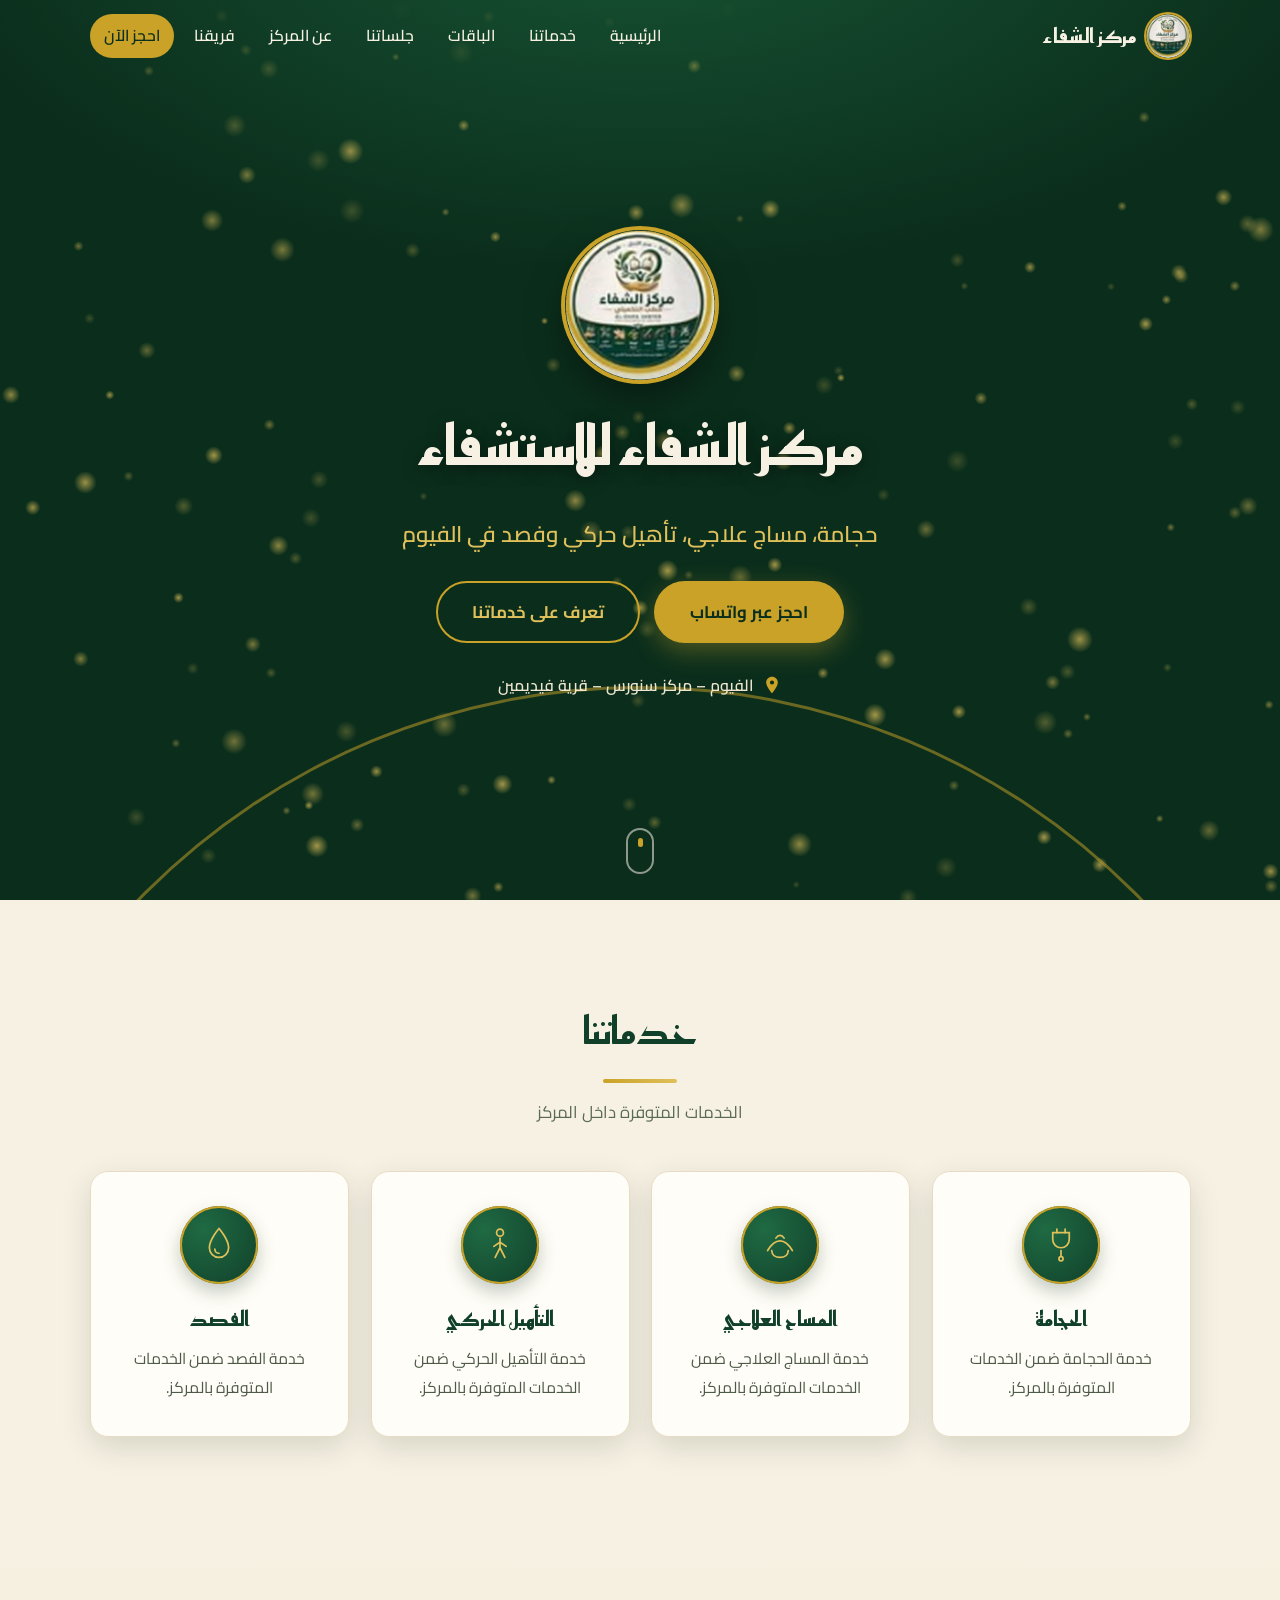
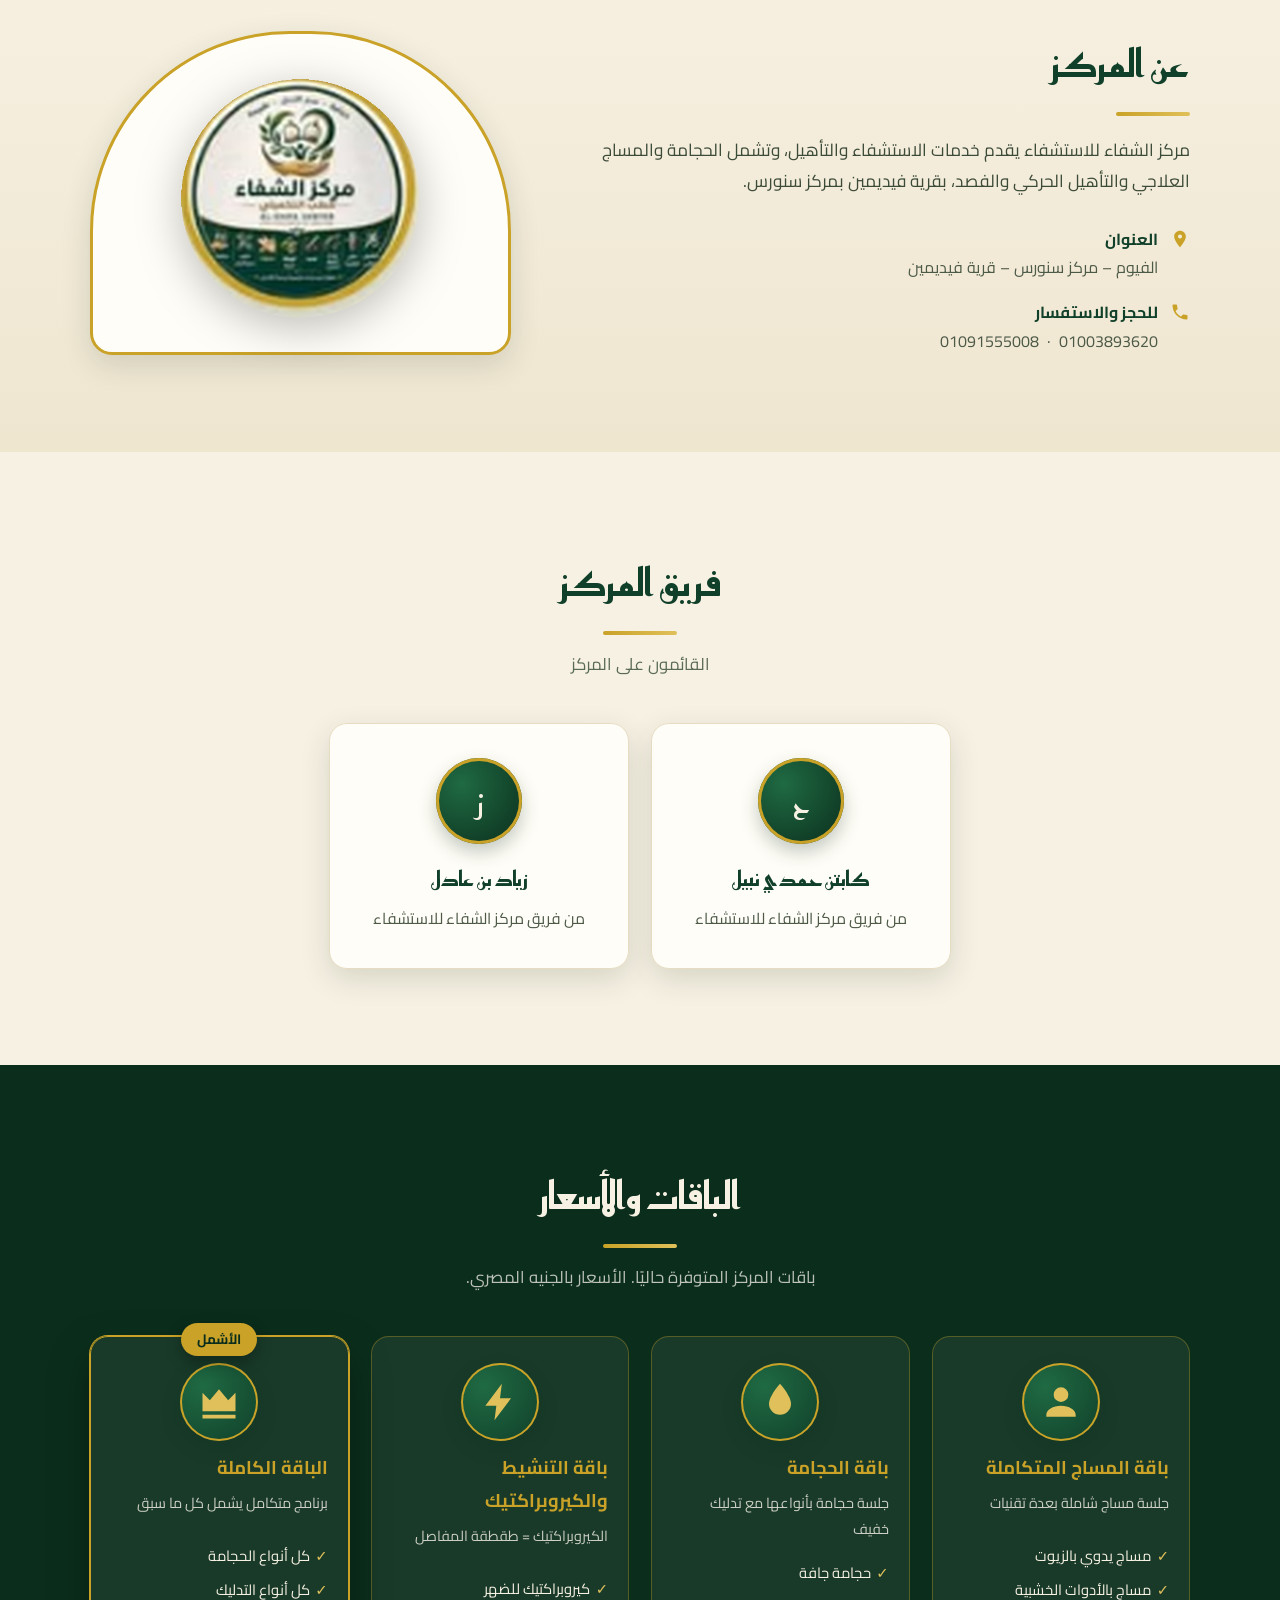
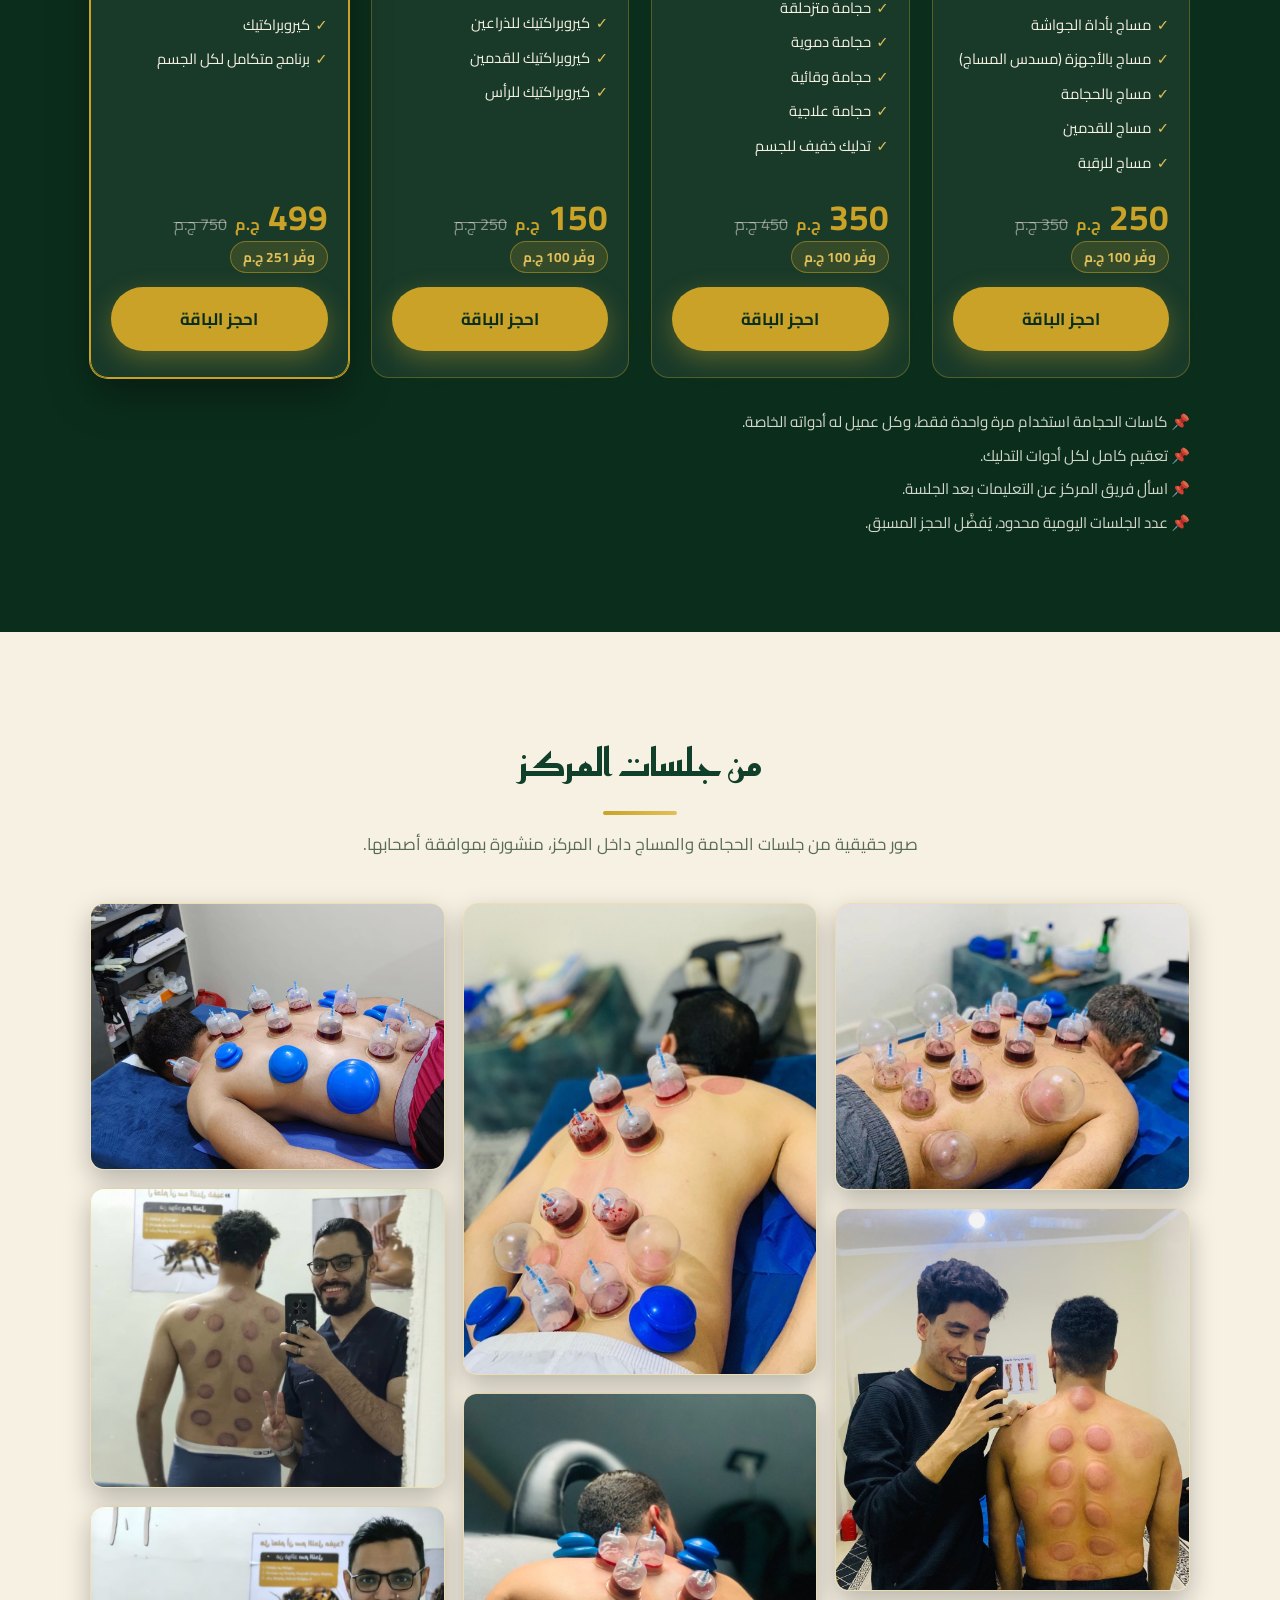
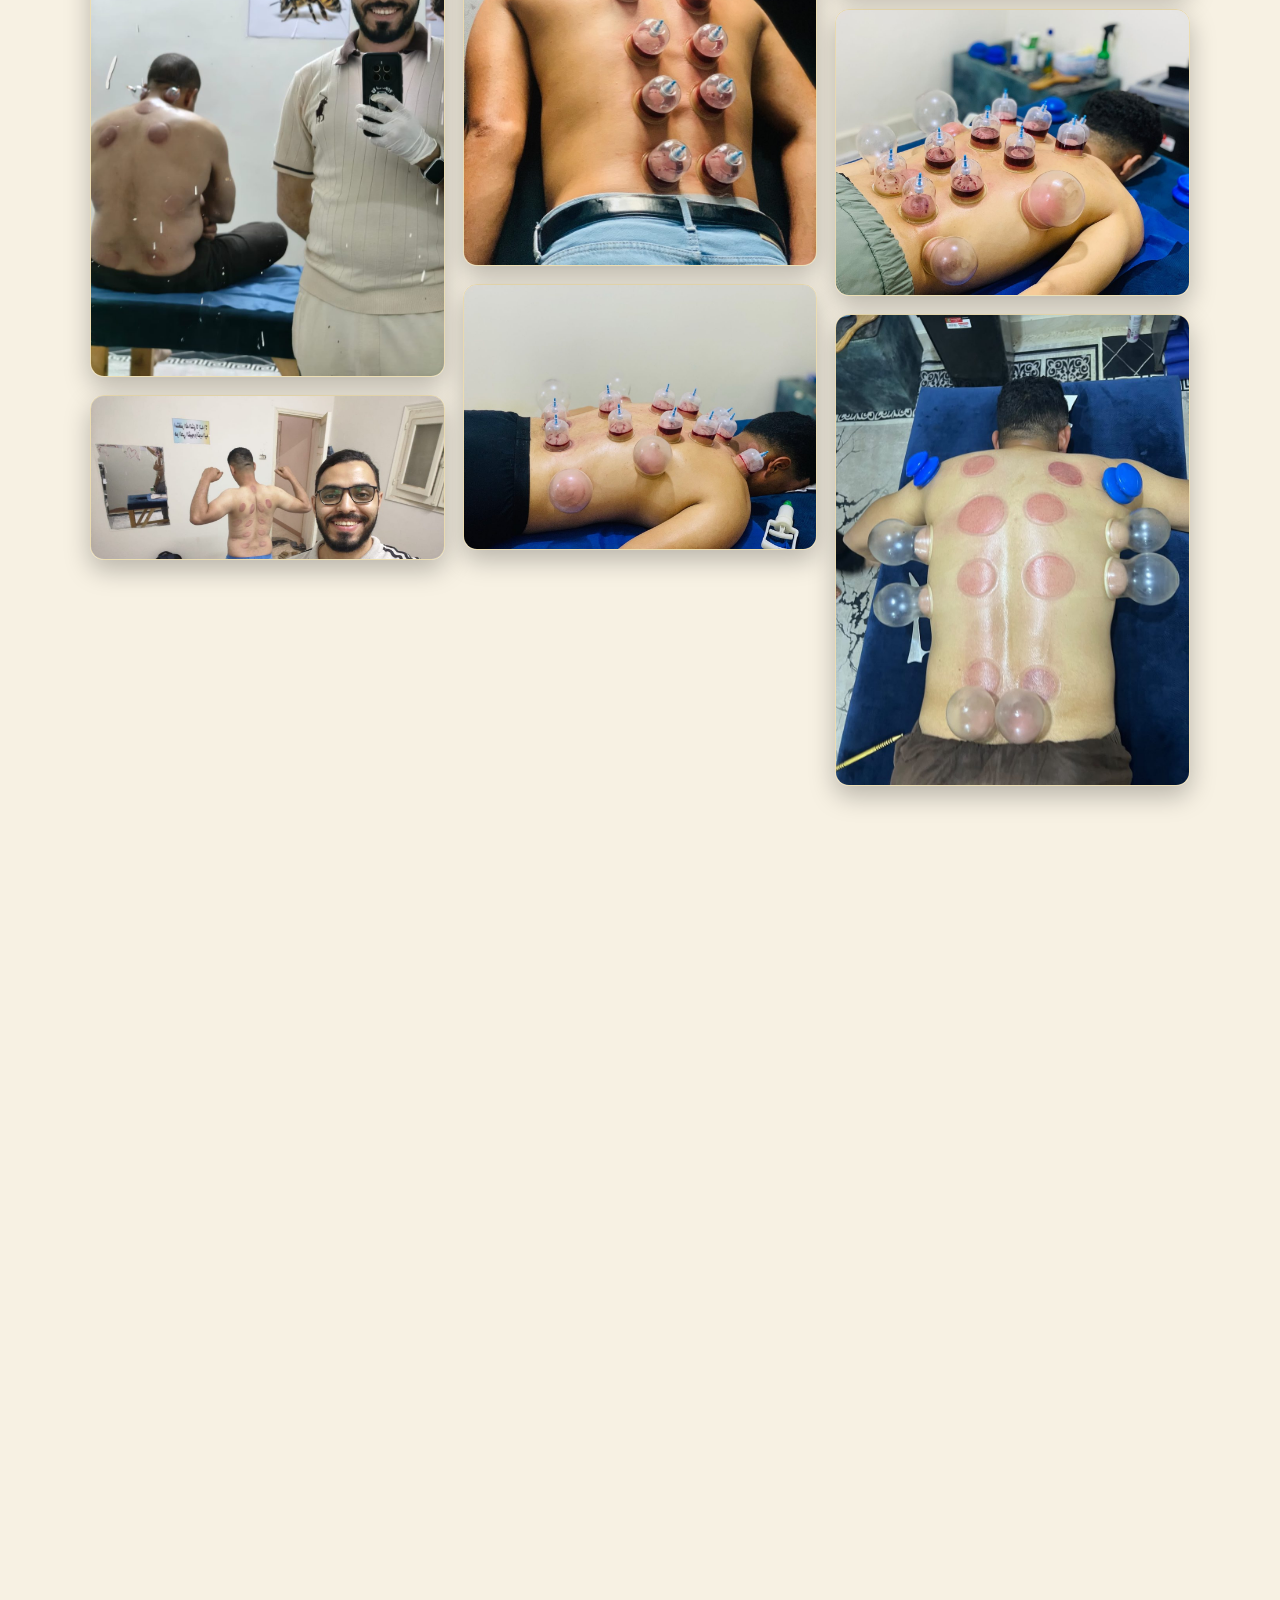
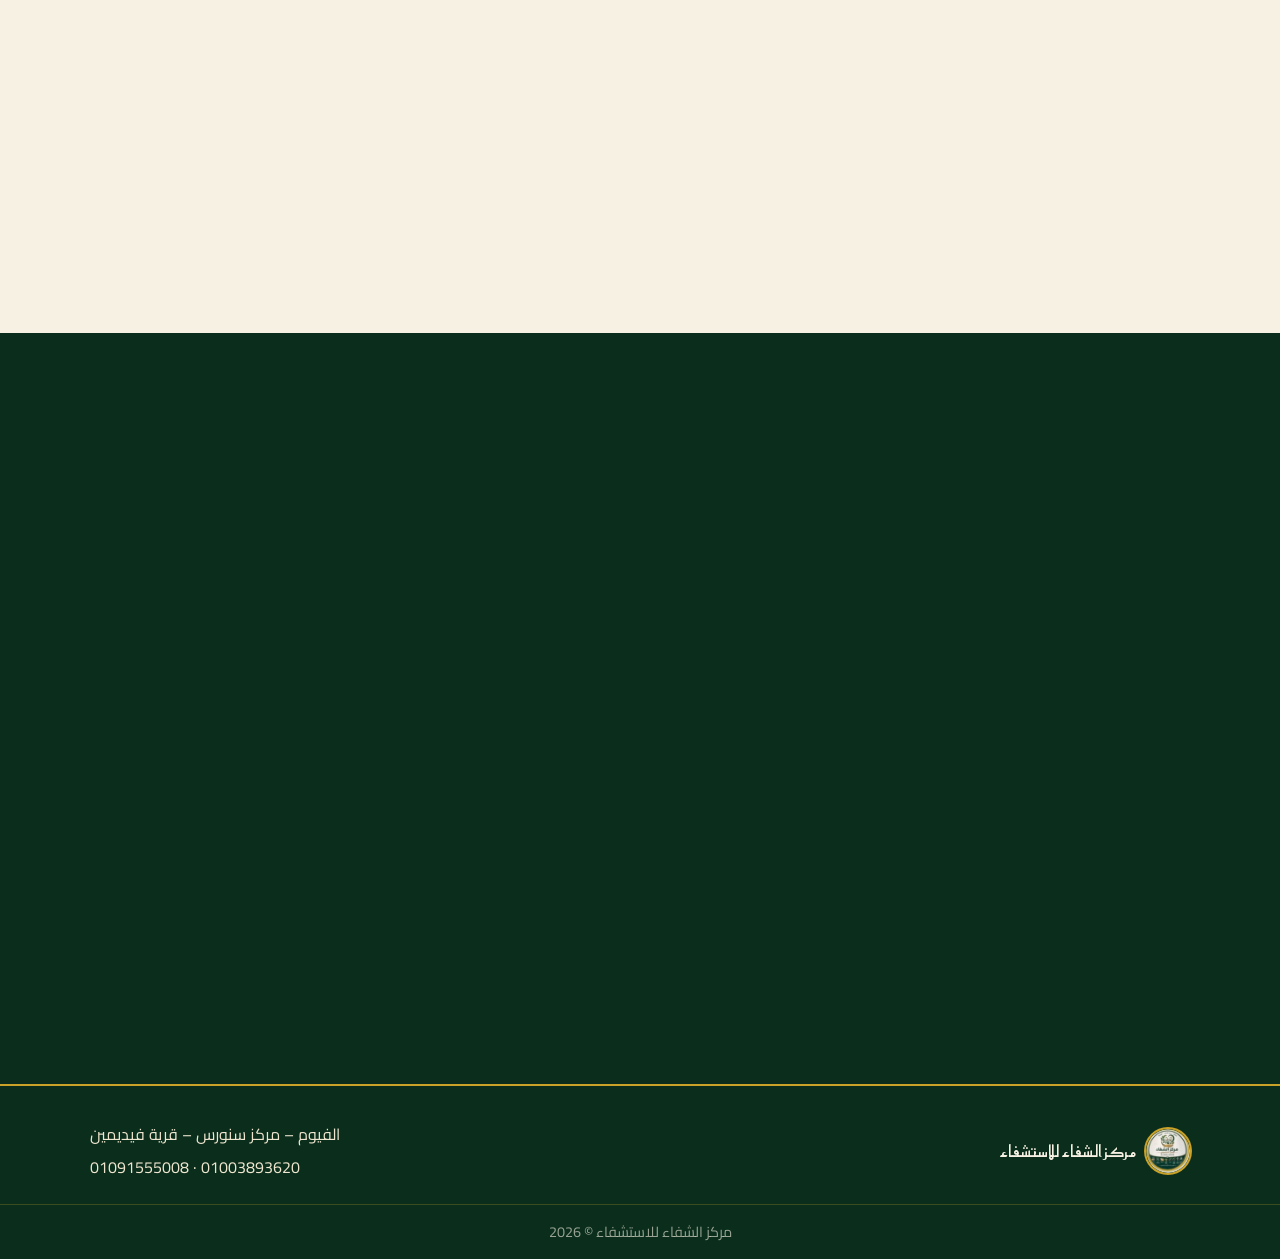
==== commit 973bbc1a: "Rebrand to مركز الشفاء للاستشفاء per owner decision" ====
--- a/index.html
+++ b/index.html
@@ -3,8 +3,8 @@
 <head>
 <meta charset="UTF-8">
 <meta name="viewport" content="width=device-width, initial-scale=1.0">
-<title>مركز الشفاء للطب التكميلي بالفيوم</title>
-<meta name="description" content="مركز الشفاء للطب التكميلي بالفيوم - حجامة، مساج علاجي، تأهيل حركي وفصد. قرية فيديمين، مركز سنورس، الفيوم.">
+<title>مركز الشفاء للاستشفاء</title>
+<meta name="description" content="مركز الشفاء للاستشفاء بالفيوم - حجامة، مساج علاجي، تأهيل حركي وفصد. قرية فيديمين، مركز سنورس، الفيوم.">
 <link rel="icon" type="image/png" href="logo.png">
 <link rel="preconnect" href="https://fonts.googleapis.com">
 <link rel="preconnect" href="https://fonts.gstatic.com" crossorigin>
@@ -40,9 +40,9 @@
     <canvas id="heroCanvas" aria-hidden="true"></canvas>
     <div class="hero-arch" aria-hidden="true"></div>
     <div class="container hero-content">
-      <img src="logo.png" alt="شعار مركز الشفاء للطب التكميلي" class="hero-logo reveal">
-      <h1 class="hero-title reveal">مركز الشفاء للطب التكميلي بالفيوم</h1>
-      <p class="hero-sub reveal">خدمات الطب التكميلي والتأهيل الطبيعي في الفيوم</p>
+      <img src="logo.png" alt="شعار مركز الشفاء للاستشفاء" class="hero-logo reveal">
+      <h1 class="hero-title reveal">مركز الشفاء للاستشفاء</h1>
+      <p class="hero-sub reveal">حجامة، مساج علاجي، تأهيل حركي وفصد في الفيوم</p>
       <div class="hero-actions reveal">
         <a class="btn btn-gold" href="https://wa.me/201091555008" target="_blank" rel="noopener">احجز عبر واتساب</a>
         <a class="btn btn-ghost" href="#services">تعرف على خدماتنا</a>
@@ -65,28 +65,28 @@
             <svg viewBox="0 0 64 64"><g fill="none" stroke="currentColor" stroke-width="2.5" stroke-linecap="round"><path d="M20 14h24v10a12 12 0 0 1-24 0z"/><path d="M26 14V9M38 14V9"/><path d="M32 40v8"/><circle cx="32" cy="52" r="3"/></g></svg>
           </div>
           <h3>الحجامة</h3>
-          <p>خدمة الحجامة ضمن خدمات الطب التكميلي المتوفرة بالمركز.</p>
+          <p>خدمة الحجامة ضمن الخدمات المتوفرة بالمركز.</p>
         </article>
         <article class="card reveal">
           <div class="card-icon">
             <svg viewBox="0 0 64 64"><g fill="none" stroke="currentColor" stroke-width="2.5" stroke-linecap="round"><path d="M14 40c6-10 12-14 18-14s12 4 18 14"/><path d="M20 40c0 6 5 10 12 10s12-4 12-10"/><path d="M26 22c2-3 4-4 6-4s4 1 6 4"/></g></svg>
           </div>
           <h3>المساج العلاجي</h3>
-          <p>خدمة المساج العلاجي ضمن خدمات الطب التكميلي المتوفرة بالمركز.</p>
+          <p>خدمة المساج العلاجي ضمن الخدمات المتوفرة بالمركز.</p>
         </article>
         <article class="card reveal">
           <div class="card-icon">
             <svg viewBox="0 0 64 64"><g fill="none" stroke="currentColor" stroke-width="2.5" stroke-linecap="round"><circle cx="32" cy="14" r="5"/><path d="M32 22v14M32 28l-9 6M32 28l9 6M32 36l-7 14M32 36l7 14"/></g></svg>
           </div>
           <h3>التأهيل الحركي</h3>
-          <p>خدمة التأهيل الحركي ضمن خدمات الطب التكميلي المتوفرة بالمركز.</p>
+          <p>خدمة التأهيل الحركي ضمن الخدمات المتوفرة بالمركز.</p>
         </article>
         <article class="card reveal">
           <div class="card-icon">
             <svg viewBox="0 0 64 64"><g fill="none" stroke="currentColor" stroke-width="2.5" stroke-linecap="round"><path d="M32 8s14 16 14 28a14 14 0 0 1-28 0C18 24 32 8 32 8z"/><path d="M26 38a6 6 0 0 0 6 6"/></g></svg>
           </div>
           <h3>الفصد</h3>
-          <p>خدمة الفصد ضمن خدمات الطب التكميلي المتوفرة بالمركز.</p>
+          <p>خدمة الفصد ضمن الخدمات المتوفرة بالمركز.</p>
         </article>
       </div>
     </div>
@@ -96,7 +96,7 @@
     <div class="container about-grid">
       <div class="about-text reveal">
         <h2 class="section-title">عن المركز</h2>
-        <p>مركز الشفاء للطب التكميلي بالفيوم يقدم خدمات الطب التكميلي والتأهيل الطبيعي، وتشمل الحجامة والمساج العلاجي والتأهيل الحركي والفصد، بقرية فيديمين بمركز سنورس.</p>
+        <p>مركز الشفاء للاستشفاء يقدم خدمات الاستشفاء والتأهيل، وتشمل الحجامة والمساج العلاجي والتأهيل الحركي والفصد، بقرية فيديمين بمركز سنورس.</p>
         <div class="about-facts">
           <div class="fact">
             <svg viewBox="0 0 24 24" class="icon"><path d="M12 2C8.1 2 5 5.1 5 9c0 5.2 7 13 7 13s7-7.8 7-13c0-3.9-3.1-7-7-7zm0 9.5A2.5 2.5 0 1 1 12 6.5a2.5 2.5 0 0 1 0 5z" fill="currentColor"/></svg>
@@ -124,12 +124,12 @@
         <article class="card team-card reveal">
           <div class="avatar">ح</div>
           <h3>كابتن حمدي نبيل</h3>
-          <p>من فريق مركز الشفاء للطب التكميلي</p>
+          <p>من فريق مركز الشفاء للاستشفاء</p>
         </article>
         <article class="card team-card reveal">
           <div class="avatar">ز</div>
           <h3>زياد بن عادل</h3>
-          <p>من فريق مركز الشفاء للطب التكميلي</p>
+          <p>من فريق مركز الشفاء للاستشفاء</p>
         </article>
       </div>
     </div>
@@ -294,14 +294,14 @@
   <div class="container footer-grid">
     <div class="footer-brand">
       <img src="logo.png" alt="شعار مركز الشفاء" class="brand-logo">
-      <span>مركز الشفاء للطب التكميلي بالفيوم</span>
+      <span>مركز الشفاء للاستشفاء</span>
     </div>
     <div class="footer-info">
       <span>الفيوم &ndash; مركز سنورس &ndash; قرية فيديمين</span>
       <span class="ltr">01091555008 &middot; 01003893620</span>
     </div>
   </div>
-  <div class="footer-copy">مركز الشفاء للطب التكميلي بالفيوم &copy; <span id="year"></span></div>
+  <div class="footer-copy">مركز الشفاء للاستشفاء &copy; <span id="year"></span></div>
 </footer>
 
 <button class="back-top" id="backTop" aria-label="ارجع لفوق">
--- a/styles.css
+++ b/styles.css
@@ -1,4 +1,4 @@
-/* مركز الشفاء للطب التكميلي بالفيوم - brand: cream / dark green / gold */
+/* مركز الشفاء للاستشفاء - brand: cream / dark green / gold */
 :root{
   --green-900:#0b2e1c;
   --green-800:#11402a;
